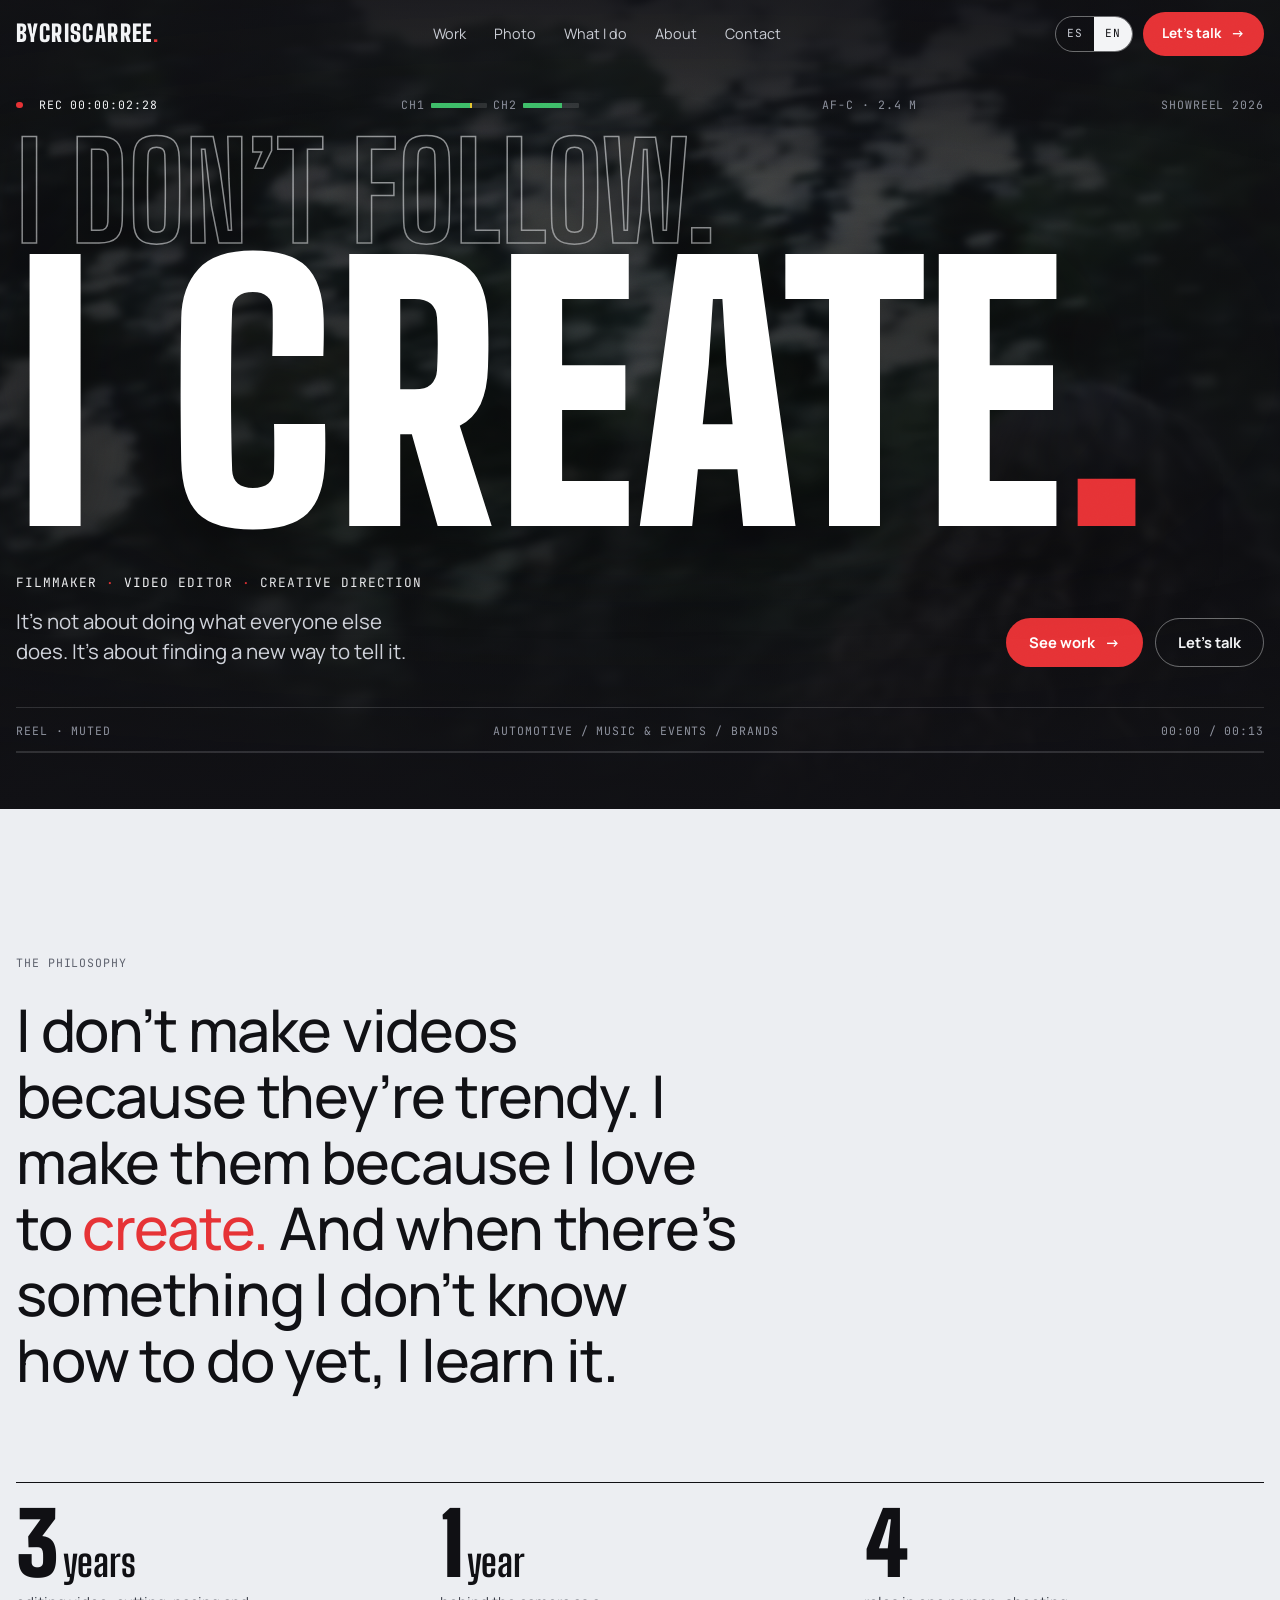
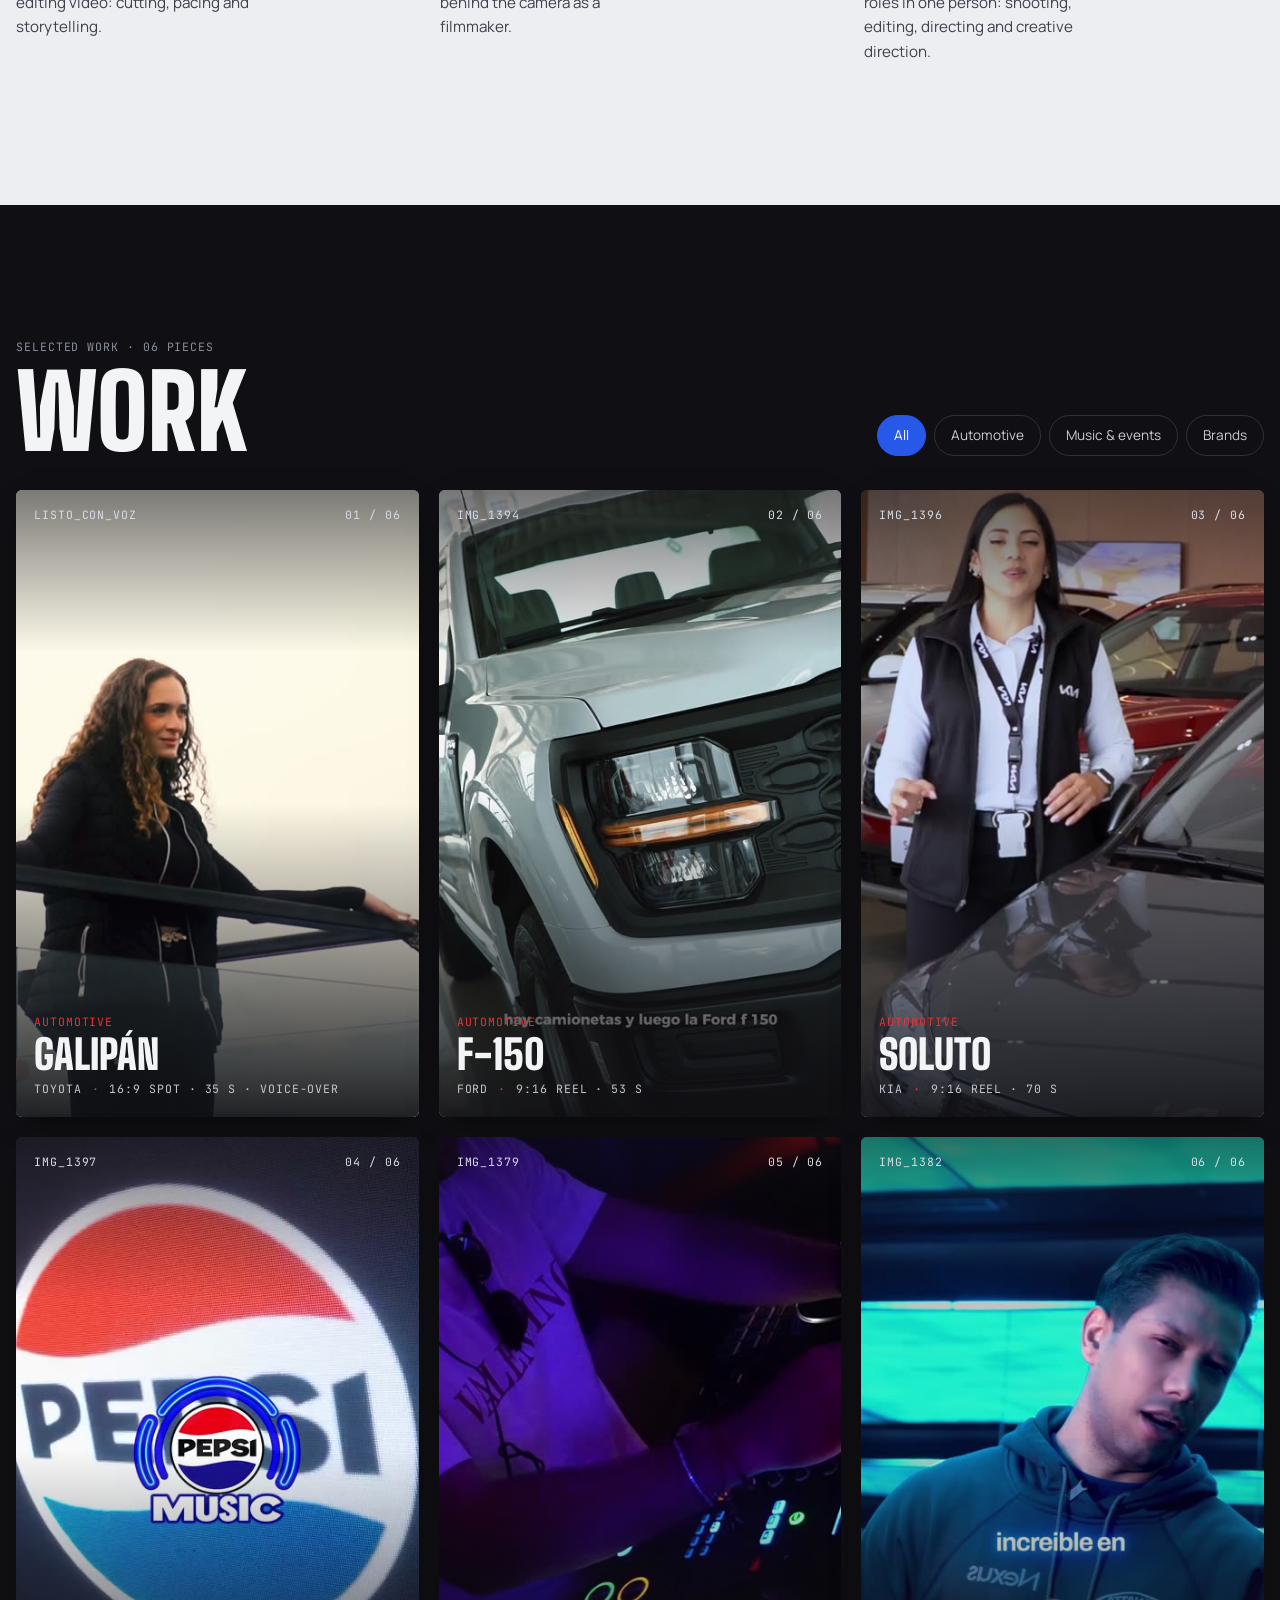
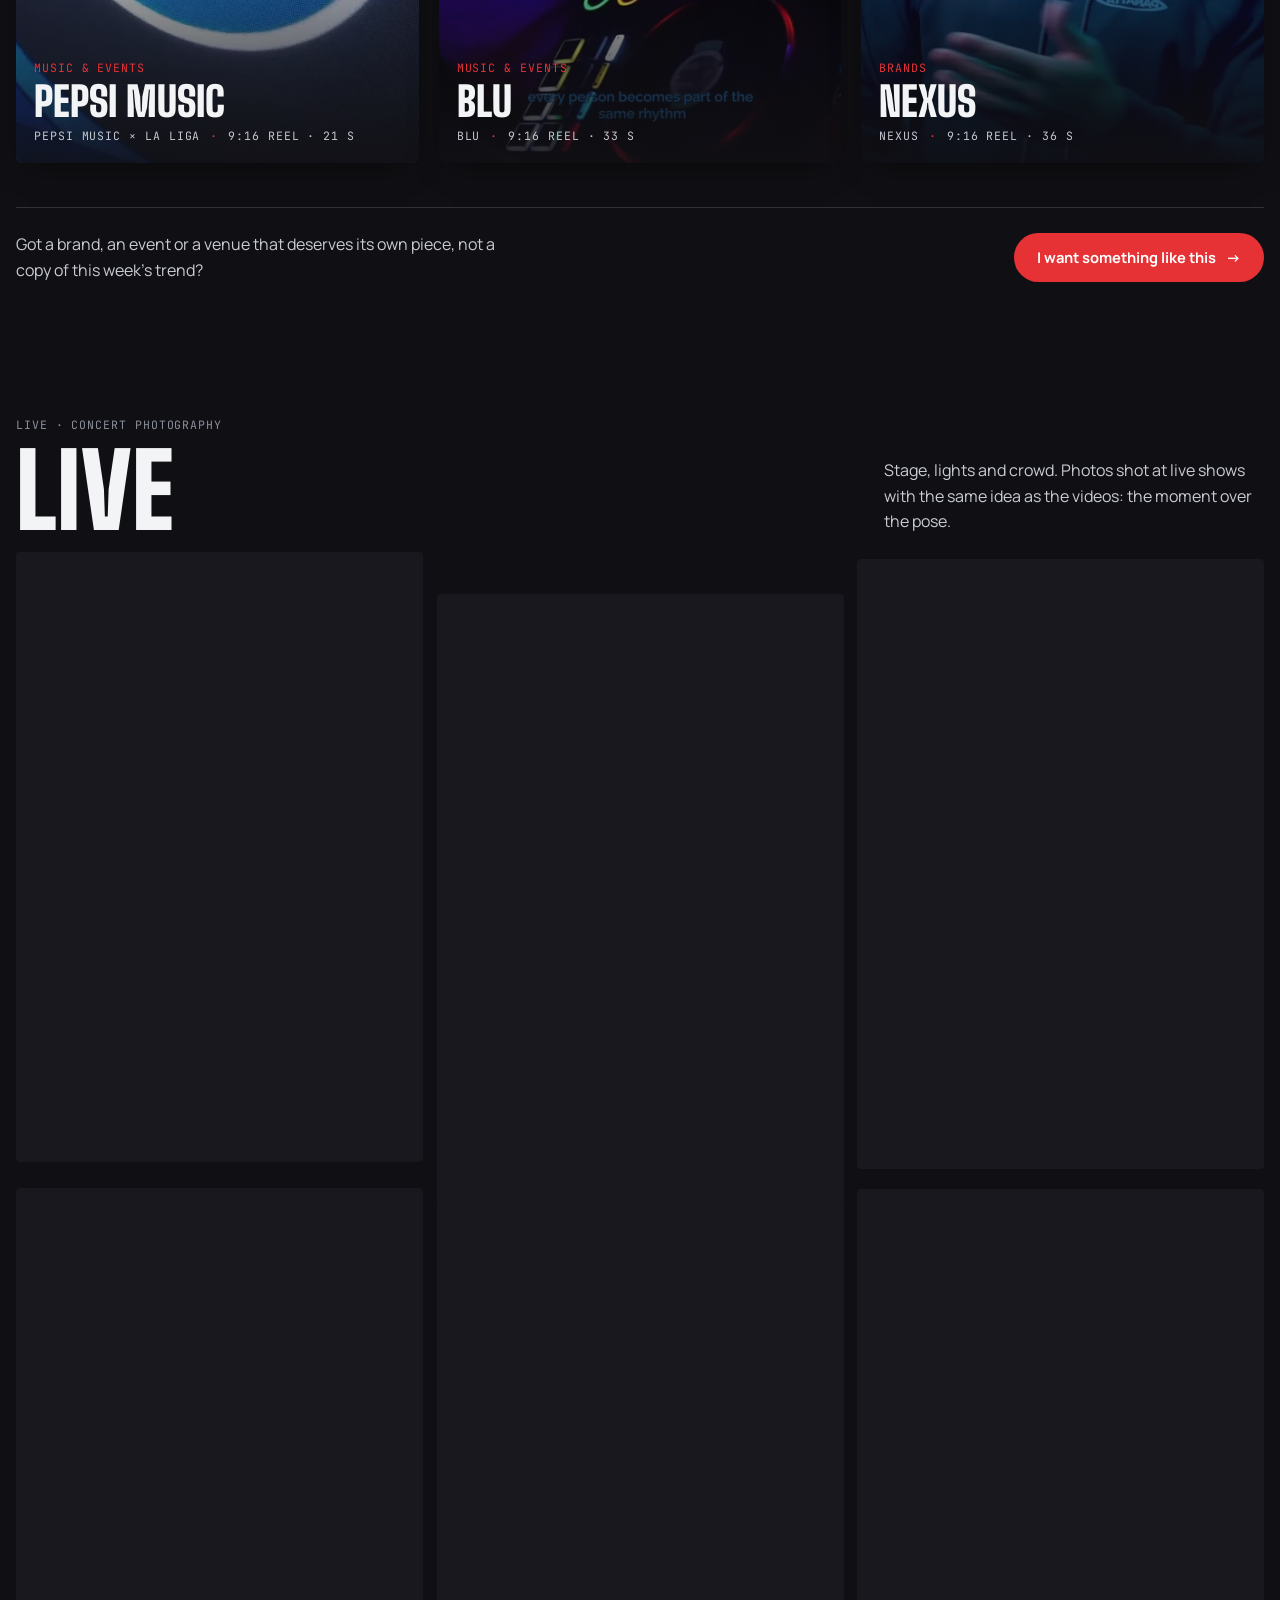
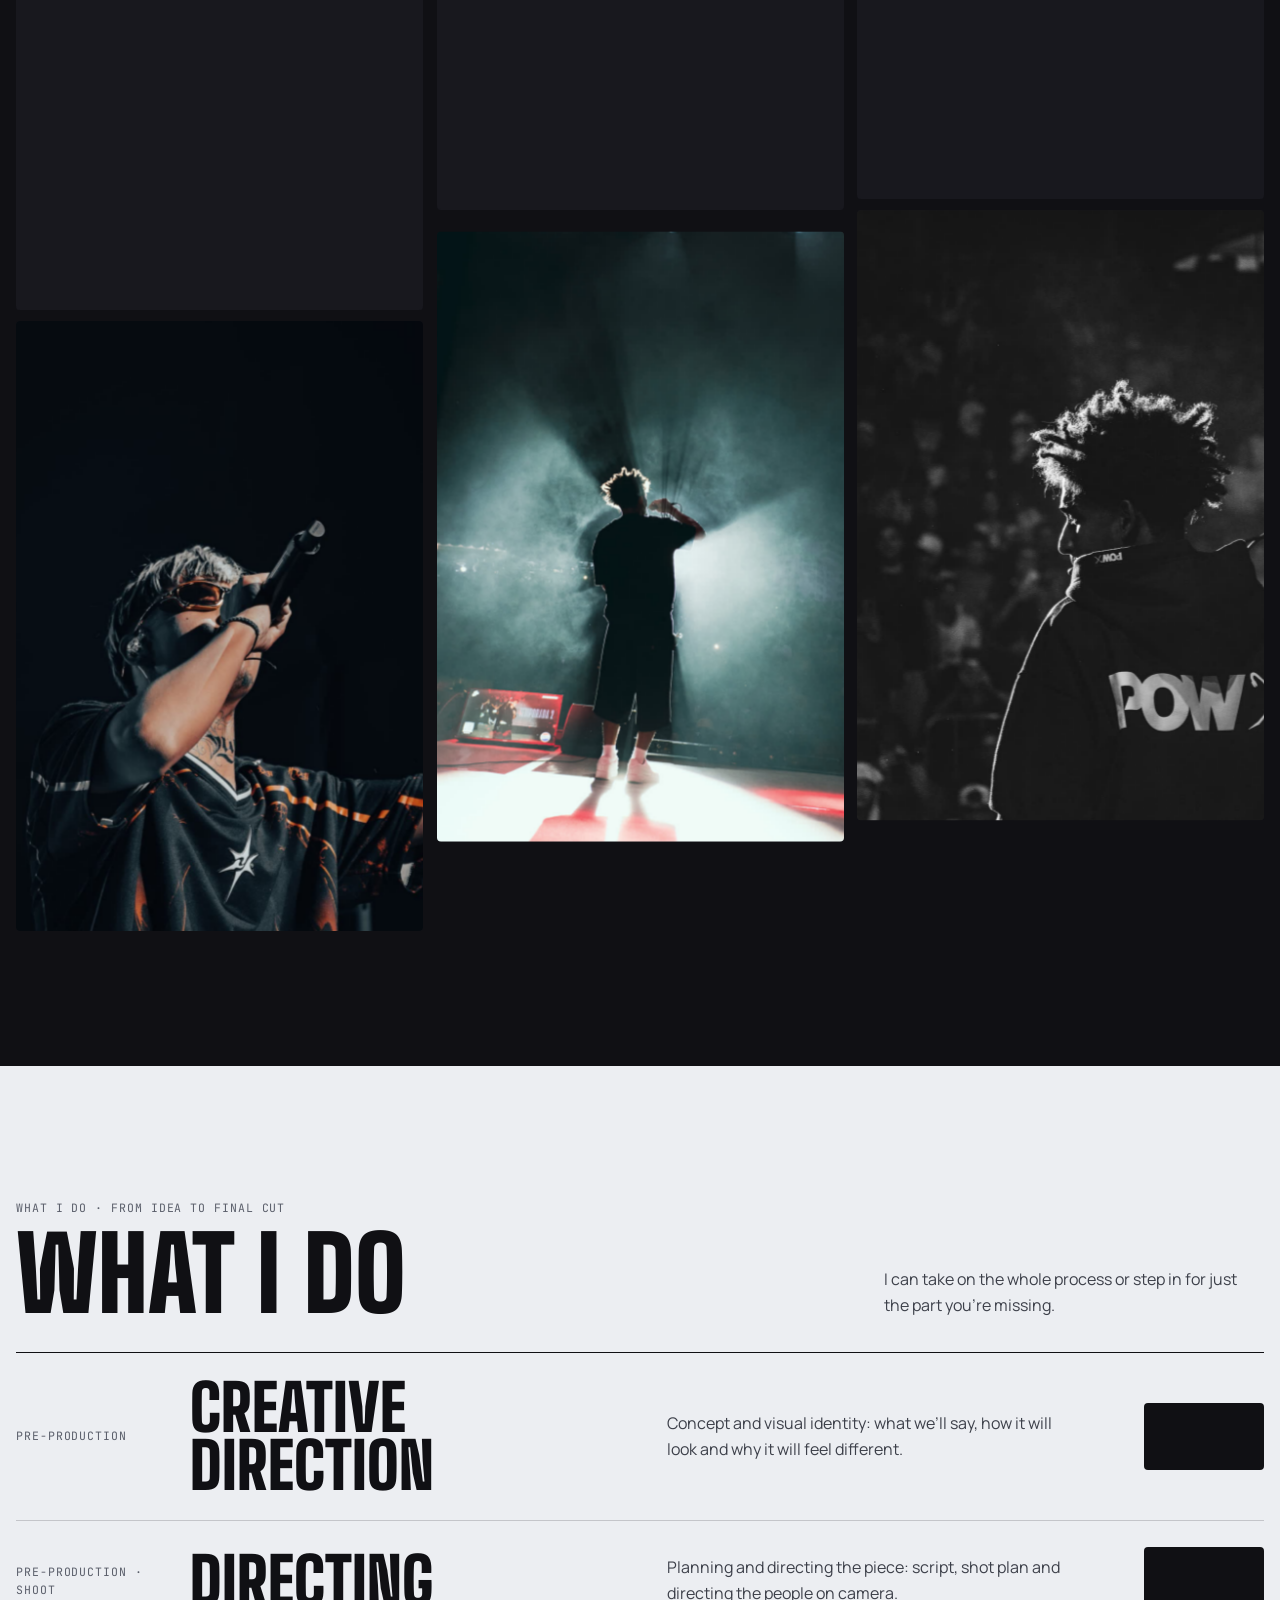
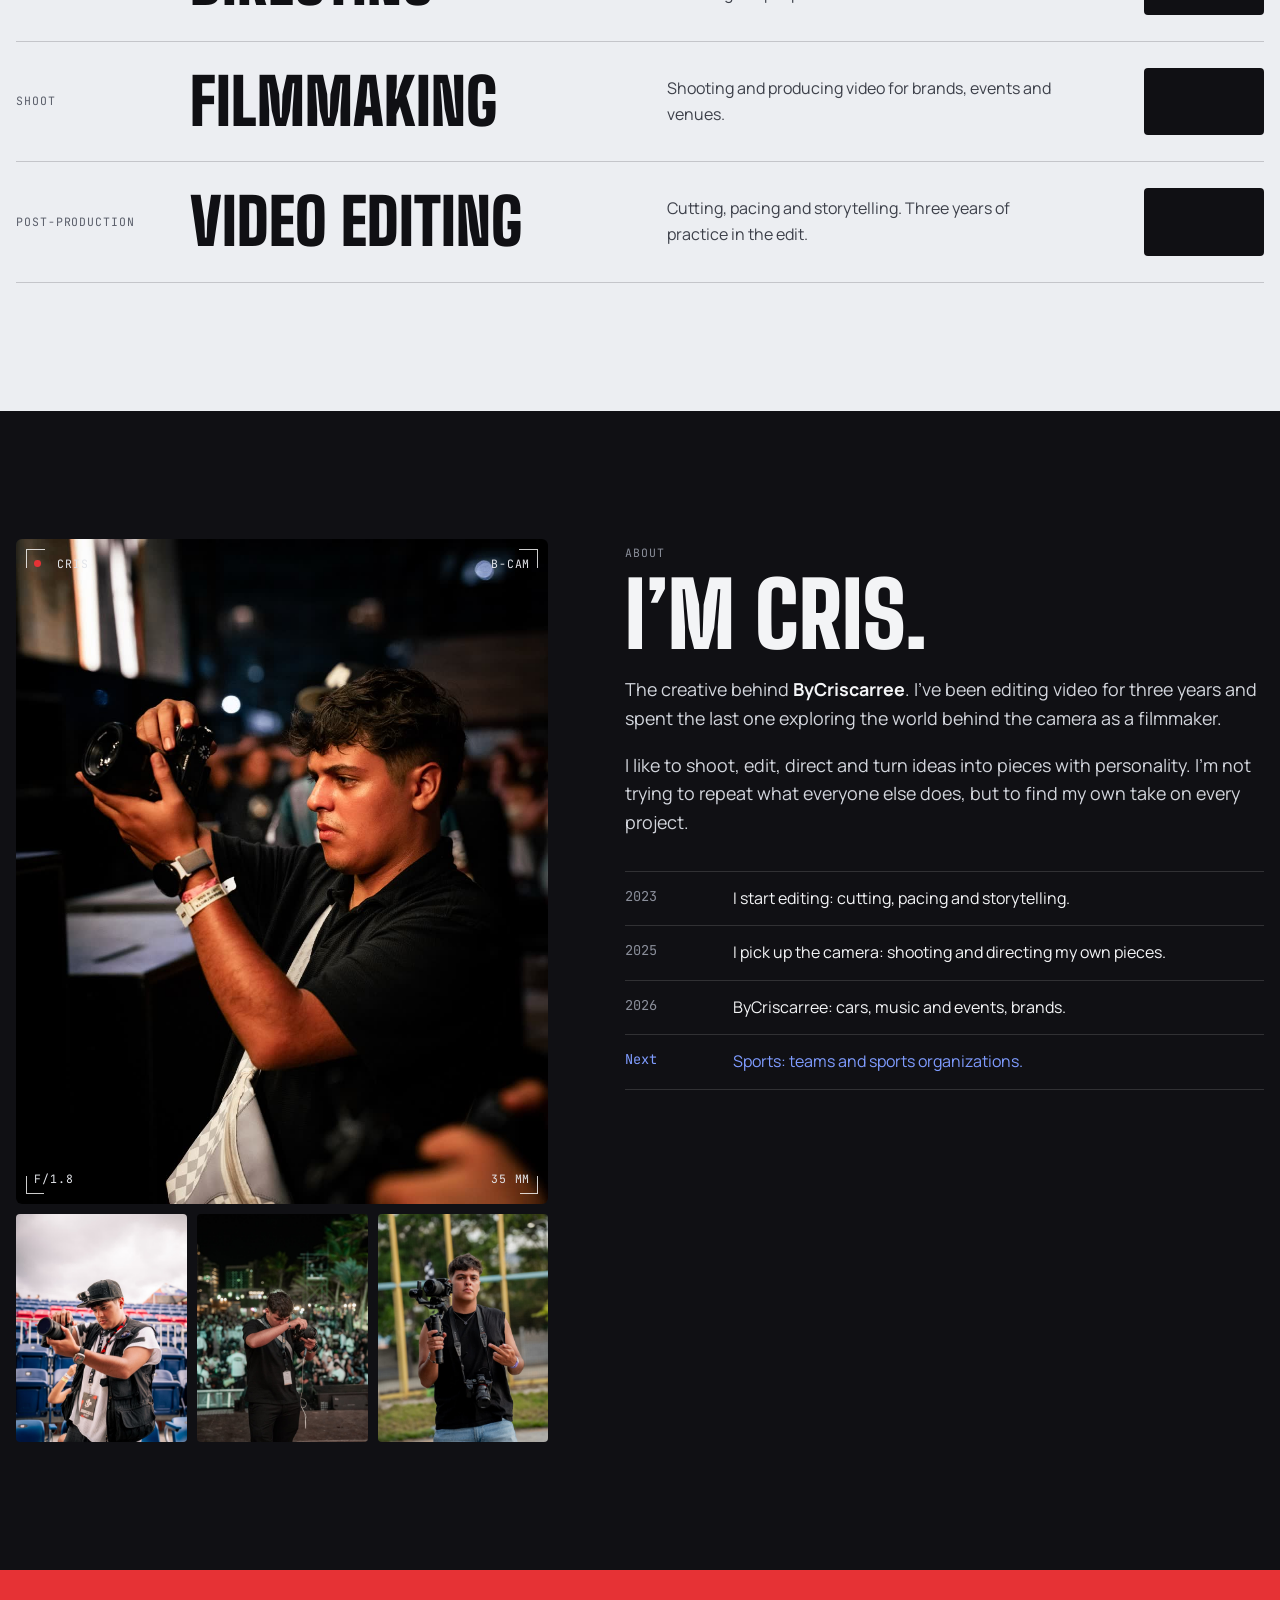
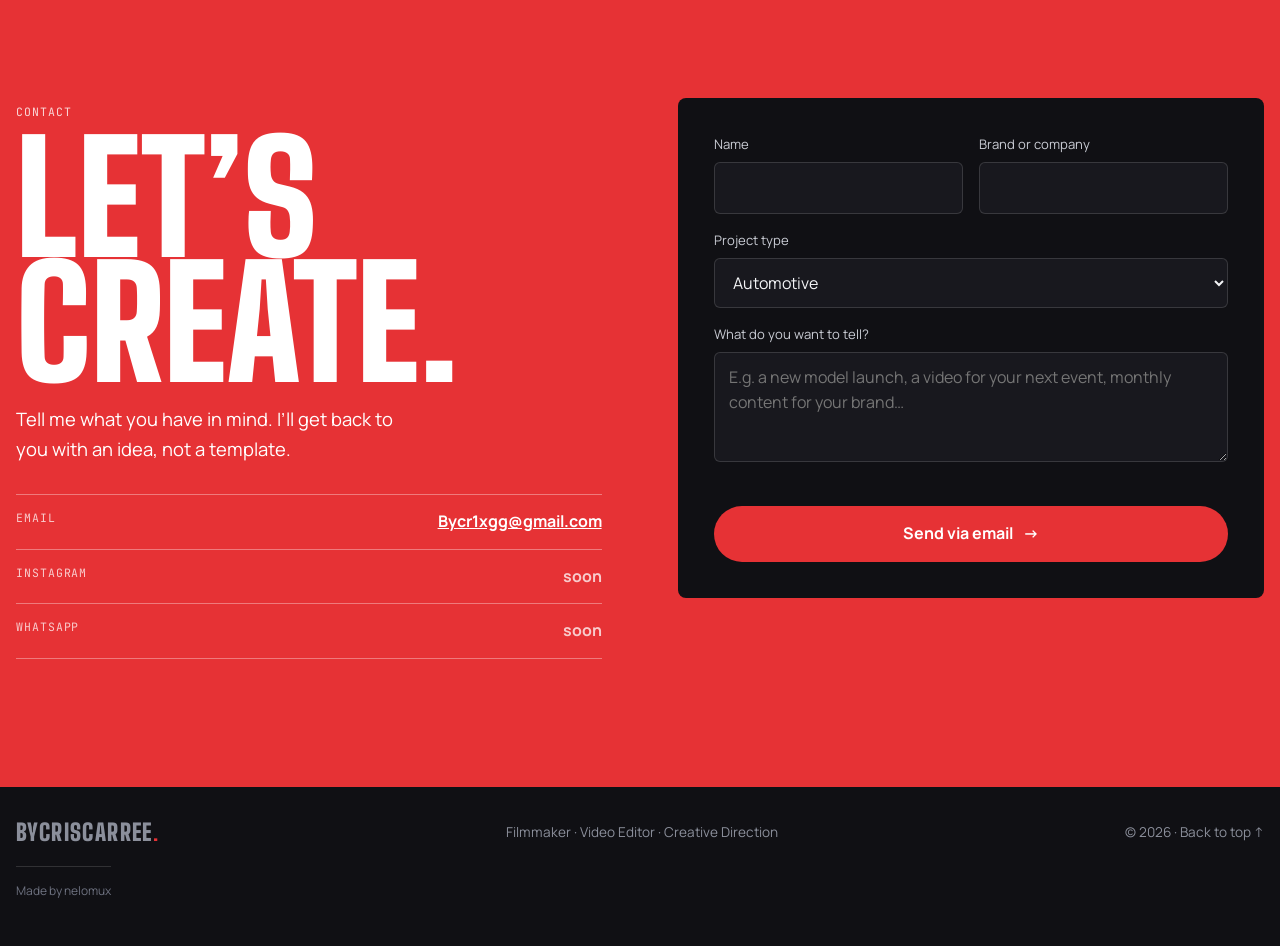
==== bycriscarree/index.html @ 25d2404e "ByCriscarree: web portafolio v2.1 en nelomux.com/bycriscarree (noindex hasta tener los permisos de l" ====
<!doctype html>
<html lang="es">
<head>
<meta charset="utf-8">
<meta name="robots" content="noindex">
<meta name="viewport" content="width=device-width, initial-scale=1, viewport-fit=cover">
<title>ByCriscarree — Filmmaker y editor de video</title>
<meta name="description" content="ByCriscarree: filmmaker, editor de video y dirección creativa. Piezas para marcas automotrices, música y eventos, y negocios.">
<link rel="alternate" hreflang="es" href="?lang=es">
<link rel="alternate" hreflang="en" href="?lang=en">
<meta property="og:title" content="ByCriscarree — I don't follow. I create.">
<meta property="og:description" content="Filmmaker · Video Editor · Creative Direction">
<meta property="og:image" content="media/reel.jpg">
<link rel="preconnect" href="https://fonts.googleapis.com">
<link rel="preconnect" href="https://fonts.gstatic.com" crossorigin>
<link rel="stylesheet" href="https://fonts.googleapis.com/css2?family=Big+Shoulders+Display:wght@500;700;900&family=Manrope:wght@400;500;700&family=JetBrains+Mono:wght@400;500&display=swap">
<style>
/* Concepto: el sitio es el visor de una cámara. Marcos de encuadre, REC y timecode como lenguaje;
   negro dominante, una franja clara para leer, rojo para acciones, azul para lo interactivo. */
:root{
  --ink:#101014;          /* base dominante */
  --ink-2:#18181e;        /* superficies sobre negro */
  --paper:#eceef2;        /* franja clara, gris frío */
  --fg:#f3f4f6;
  --muted:#8b8f9b;        /* gris con sesgo azul */
  --line:rgba(243,244,246,.14);
  --red:#e63235;          /* énfasis y acciones */
  --blue:#2858e8;         /* acento interactivo y transiciones */
  --display:"Big Shoulders Display","Oswald","Arial Narrow",Impact,sans-serif;
  --body:"Manrope",system-ui,-apple-system,"Segoe UI",sans-serif;
  --mono:"JetBrains Mono",ui-monospace,"SF Mono",Menlo,monospace;
  --gut:max(16px,env(safe-area-inset-left,0px));
  --gut-r:max(16px,env(safe-area-inset-right,0px));
  --wrap:1320px;
  --ease:cubic-bezier(.22,1,.36,1);
  color-scheme:dark;
}
*{box-sizing:border-box}
html{scroll-behavior:smooth;-webkit-text-size-adjust:100%}
body{margin:0;background:var(--ink);color:var(--fg);font-family:var(--body);font-size:16px;line-height:1.6;overflow-x:hidden;-webkit-font-smoothing:antialiased}
img,video{max-width:100%;display:block}
a{color:inherit}
button{font:inherit;color:inherit;cursor:pointer}
:focus-visible{outline:2px solid var(--blue);outline-offset:3px}
[hidden]{display:none!important}
.wrap{max-width:var(--wrap);margin-inline:auto;padding-left:var(--gut);padding-right:var(--gut-r)}
.mono{font-family:var(--mono);font-size:.72rem;letter-spacing:.08em;text-transform:uppercase}
.rec-dot{display:inline-block;width:.6em;height:.6em;border-radius:50%;background:var(--red);vertical-align:.05em}
.blink{animation:blink 1.1s steps(2,start) infinite}
@keyframes blink{to{visibility:hidden}}

/* Esquinas de encuadre reutilizables */
.frame{position:relative}
.frame::before,.frame::after,.frame>.c1,.frame>.c2{content:"";position:absolute;width:18px;height:18px;border:1.5px solid currentColor;pointer-events:none;z-index:3}
.frame::before{top:10px;left:10px;border-right:0;border-bottom:0}
.frame::after{top:10px;right:10px;border-left:0;border-bottom:0}
.frame>.c1{bottom:10px;left:10px;border-right:0;border-top:0}
.frame>.c2{bottom:10px;right:10px;border-left:0;border-top:0}

/* ---------- Carga: visor grabando ---------- */
#loader{position:fixed;inset:0;z-index:100;background:var(--ink);display:grid;place-items:center;transition:clip-path .9s var(--ease)}
#loader.out{clip-path:inset(0 0 100% 0)}
#loader .vf{position:absolute;inset:max(20px,env(safe-area-inset-top,0px)) 20px max(20px,env(safe-area-inset-bottom,0px));color:var(--muted)}
#loader .tc{font-family:var(--display);font-weight:700;font-size:clamp(3.2rem,13vw,8rem);line-height:1;letter-spacing:.01em;font-variant-numeric:tabular-nums}
#loader .row{display:flex;justify-content:space-between;gap:16px;color:var(--muted)}
#loader .center{display:grid;gap:14px;justify-items:center;text-align:center}
#loader .hud{position:absolute;left:34px;right:34px;display:flex;justify-content:space-between}
#loader .hud.top{top:34px}#loader .hud.bot{bottom:34px}

/* ---------- Navegación ---------- */
.nav{position:fixed;top:0;left:0;right:0;z-index:50;padding-top:env(safe-area-inset-top,0px);transition:background .3s,backdrop-filter .3s}
.nav.solid{background:rgba(16,16,20,.78);backdrop-filter:blur(12px);-webkit-backdrop-filter:blur(12px);border-bottom:1px solid var(--line)}
.nav .wrap{display:flex;align-items:center;justify-content:space-between;gap:16px;height:68px}
.brand{font-family:var(--display);font-weight:900;font-size:1.45rem;letter-spacing:.06em;text-decoration:none;line-height:1}
.brand b{color:var(--red)}
.nav ul{display:flex;gap:28px;list-style:none;margin:0;padding:0}
.nav ul a{text-decoration:none;font-size:.9rem;color:#c9ccd4;transition:color .2s}
.nav ul a:hover{color:var(--fg)}
.pill{display:inline-flex;align-items:center;gap:10px;border-radius:999px;padding:12px 22px;font-weight:700;font-size:.92rem;text-decoration:none;border:1.5px solid transparent;transition:transform .25s var(--ease),background .25s,border-color .25s,color .25s}
.pill:active{transform:scale(.97)}
.pill.red{background:var(--red);color:#fff}
.pill.red:hover{background:#ff3b3e}
.pill.ghost{border-color:rgba(243,244,246,.4)}
.pill.ghost:hover{border-color:var(--fg);background:rgba(243,244,246,.06)}
.pill .arr{transition:transform .25s var(--ease)}
.pill:hover .arr{transform:translateX(3px)}
.nav .pill{padding:10px 18px;font-size:.85rem}
.menu-btn{display:none;background:none;border:1.5px solid rgba(243,244,246,.4);border-radius:999px;padding:9px 16px}
#mobileMenu{position:fixed;inset:0;z-index:60;background:var(--ink);display:flex;flex-direction:column;justify-content:space-between;padding:calc(84px + env(safe-area-inset-top,0px)) var(--gut-r) calc(28px + env(safe-area-inset-bottom,0px)) var(--gut)}
#mobileMenu a.big{display:block;font-family:var(--display);font-weight:900;font-size:3.4rem;line-height:1.05;text-decoration:none;text-transform:uppercase}
#mobileMenu a.big:hover{color:var(--red)}
#mobileMenu .close{position:absolute;top:calc(14px + env(safe-area-inset-top,0px));right:var(--gut-r);background:none;border:1.5px solid rgba(243,244,246,.4);border-radius:999px;padding:9px 16px}

/* ---------- Hero ---------- */
.hero{position:relative;padding-top:calc(96px + env(safe-area-inset-top,0px));padding-bottom:56px;overflow:hidden}
.hero .hud{display:flex;justify-content:space-between;gap:12px;color:var(--muted);margin-bottom:22px}
.hero .hud .live{color:var(--fg)}
.headline{margin:0;font-family:var(--display);text-transform:uppercase;line-height:.84;letter-spacing:-.005em}
.headline .l1{display:block;font-weight:700;font-size:clamp(3rem,10.4vw,10.2rem);color:transparent;-webkit-text-stroke:1.5px rgba(243,244,246,.55)}
/* "I CREATE." recortado: el reel se ve solo a través de las letras */
.knock{position:relative;display:block;margin-top:.04em;isolation:isolate}
.knock video{position:absolute;width:1px;height:1px;opacity:0;pointer-events:none}
.knock canvas{display:block;width:100%;height:auto}
.knock .fallback{display:block;font-weight:900;font-size:clamp(5.4rem,21.5vw,21rem);line-height:.86;white-space:nowrap}
.knock .fallback b{color:var(--red)}
.hero-foot{display:grid;grid-template-columns:1.1fr 1fr;gap:32px;align-items:end;margin-top:34px}
.roles{color:var(--fg);font-size:.8rem}
.roles span{color:var(--red)}
.hero p.lede{margin:12px 0 0;font-size:clamp(1.05rem,1.6vw,1.3rem);line-height:1.5;color:#cfd2da;max-width:34ch;text-wrap:balance}
.ctas{display:flex;gap:12px;flex-wrap:wrap;justify-content:flex-end}
.reel-meta{display:flex;justify-content:space-between;gap:12px;margin-top:40px;padding-top:14px;border-top:1px solid var(--line);color:var(--muted)}
.scrub{position:relative;height:2px;background:var(--line);margin-top:10px;overflow:hidden}
.scrub i{position:absolute;inset:0 auto 0 0;width:0;background:var(--red)}

/* ---------- Manifiesto (franja clara) ---------- */
.manifesto{background:var(--paper);color:var(--ink);padding-block:clamp(72px,11vw,150px)}
.manifesto .mono{color:#5b5f6b}
.manifesto blockquote{margin:22px 0 0;font-family:var(--body);font-weight:500;font-size:clamp(1.8rem,4.6vw,4.1rem);line-height:1.12;letter-spacing:-.02em;max-width:20ch;text-wrap:balance}
.manifesto blockquote .w{opacity:.28;transition:opacity .5s}
.manifesto blockquote .w.on{opacity:1}
.manifesto blockquote em{font-style:normal;color:var(--red)}
.facts{display:grid;grid-template-columns:repeat(3,minmax(0,1fr));gap:24px;margin-top:clamp(48px,7vw,90px);border-top:1.5px solid var(--ink);padding-top:22px}
.facts .n{font-family:var(--display);font-weight:900;font-size:clamp(3rem,7vw,5.4rem);line-height:.9}
.facts .n small{font-size:.45em;font-weight:700;margin-left:.08em}
.facts p{margin:8px 0 0;font-size:.95rem;color:#3d404a;max-width:26ch}

/* ---------- Trabajo ---------- */
section.work{padding-block:clamp(80px,10vw,140px)}
.sec-head{display:flex;justify-content:space-between;align-items:end;gap:24px;flex-wrap:wrap;margin-bottom:34px}
.sec-head h2{margin:10px 0 0;font-family:var(--display);font-weight:900;text-transform:uppercase;font-size:clamp(3rem,8vw,7rem);line-height:.86}
.sec-head .mono{color:var(--muted)}
.filters{display:flex;gap:8px;flex-wrap:wrap}
.filters button{background:none;border:1.5px solid var(--line);border-radius:999px;padding:9px 16px;font-size:.85rem;color:#c9ccd4;transition:all .2s}
.filters button:hover{border-color:rgba(243,244,246,.45);color:var(--fg)}
.filters button[aria-pressed="true"]{background:var(--blue);border-color:var(--blue);color:#fff}
.grid{display:grid;grid-template-columns:repeat(3,minmax(0,1fr));gap:20px}
.card{position:relative;display:block;width:100%;text-align:left;background:var(--ink-2);border:0;padding:0;border-radius:6px;overflow:hidden;color:var(--fg);aspect-ratio:9/14;max-width:100%;transition:transform .5s var(--ease)}
.card[hidden]{display:none}
.card video,.card img{position:absolute;inset:0;width:100%;height:100%;object-fit:cover;transition:transform 1.2s var(--ease),filter .6s}
.card img{z-index:1;transition:opacity .4s}
.card.playing img{opacity:0}
.card video{filter:saturate(.85)}
.card:hover video{transform:scale(1.04);filter:saturate(1)}
.card::after{content:"";position:absolute;inset:0;background:linear-gradient(180deg,rgba(16,16,20,.55) 0%,transparent 26%,transparent 50%,rgba(16,16,20,.92) 100%);z-index:2}
.card .frame-c{position:absolute;inset:0;color:rgba(255,255,255,.75);z-index:3;opacity:0;transition:opacity .3s,inset .4s var(--ease)}
.card:hover .frame-c,.card.playing .frame-c{opacity:1}
.card .top,.card .bot{position:absolute;left:18px;right:18px;z-index:4;display:flex;justify-content:space-between;gap:10px}
.card .top{top:16px;color:#d9dbe2}
.card .bot{bottom:18px;flex-direction:column;gap:6px}
.card h3{margin:0;font-family:var(--display);font-weight:900;text-transform:uppercase;font-size:clamp(2rem,3.2vw,2.8rem);line-height:.9}
.card .meta{color:#c4c7cf;display:flex;gap:10px;flex-wrap:wrap}
.card .meta span+span::before{content:"·";margin-right:10px;color:var(--red)}
.tag{font-family:var(--mono);font-size:.62rem;letter-spacing:.1em;text-transform:uppercase;padding:3px 7px;border:1px solid rgba(255,255,255,.35);border-radius:3px}
.work-cta{display:flex;justify-content:space-between;align-items:center;gap:20px;flex-wrap:wrap;margin-top:44px;padding-top:24px;border-top:1px solid var(--line)}
.work-cta p{margin:0;color:#c9ccd4;max-width:48ch}

/* ---------- Servicios ---------- */
.services{background:var(--paper);color:var(--ink);padding-block:clamp(80px,10vw,140px)}
.services .sec-head .mono{color:#5b5f6b}
.services .sec-head p{margin:0;max-width:38ch;color:#3d404a}
.svc{list-style:none;margin:0;padding:0;border-top:1.5px solid var(--ink)}
.svc li{position:relative;display:grid;grid-template-columns:150px minmax(0,1fr) minmax(0,1fr) 120px;gap:24px;align-items:center;padding-block:26px;border-bottom:1px solid rgba(16,16,20,.18)}
.svc .stage{color:#5b5f6b}
.svc h3{margin:0;font-family:var(--display);font-weight:900;text-transform:uppercase;font-size:clamp(2.2rem,5vw,4.4rem);line-height:.9;transition:color .25s,transform .4s var(--ease)}
.svc p{margin:0;color:#3d404a;max-width:40ch}
.svc .thumb{width:120px;aspect-ratio:16/9;border-radius:4px;overflow:hidden;background:var(--ink);justify-self:end}
.svc .thumb video{width:100%;height:100%;object-fit:cover}
.svc li:hover h3{color:var(--blue);transform:translateX(6px)}

/* ---------- About ---------- */
section.about{padding-block:clamp(80px,10vw,140px)}
.about .cols{display:grid;grid-template-columns:minmax(0,5fr) minmax(0,6fr);gap:clamp(32px,6vw,90px);align-items:start}
.portrait{position:relative;border-radius:6px;overflow:hidden;aspect-ratio:4/5;max-width:100%;background:var(--ink-2);color:rgba(255,255,255,.8)}
.portrait video,.portrait img{position:absolute;inset:0;width:100%;height:100%;object-fit:cover}
.portrait .hud{position:absolute;left:18px;right:18px;z-index:4;display:flex;justify-content:space-between;color:#e3e5ea}
.portrait .hud.t{top:16px}.portrait .hud.b{bottom:16px}
.portrait .note{position:absolute;z-index:4;left:18px;right:18px;bottom:46px;font-size:.8rem;color:#cfd2da}
.about h2{margin:12px 0 22px;font-family:var(--display);font-weight:900;text-transform:uppercase;font-size:clamp(3rem,7vw,6rem);line-height:.86}
.about .bio{font-size:clamp(1.05rem,1.4vw,1.2rem);color:#d3d6dd;max-width:58ch}
.about .bio p{margin:0 0 1em}
.about .bio strong{color:var(--fg);font-weight:700}
.timeline{list-style:none;margin:34px 0 0;padding:0;display:grid;gap:0;border-top:1px solid var(--line)}
.timeline li{display:grid;grid-template-columns:90px minmax(0,1fr);gap:18px;padding-block:14px;border-bottom:1px solid var(--line)}
.timeline .y{font-family:var(--mono);color:var(--muted);font-size:.85rem;font-variant-numeric:tabular-nums}
.timeline li.next .y,.timeline li.next span{color:#7f9cff}

/* ---------- Contacto ---------- */
.contact{background:var(--red);color:#fff;padding-block:clamp(80px,10vw,140px)}
.contact .cols{display:grid;grid-template-columns:minmax(0,1fr) minmax(0,1fr);gap:clamp(32px,6vw,90px)}
.contact h2{margin:12px 0 18px;font-family:var(--display);font-weight:900;text-transform:uppercase;font-size:clamp(4rem,12vw,10.5rem);line-height:.82}
.contact .lead{font-size:1.15rem;max-width:36ch;margin:0 0 30px}
.channels{display:grid;gap:0;border-top:1px solid rgba(255,255,255,.35)}
.channels div{display:flex;justify-content:space-between;gap:16px;padding-block:14px;border-bottom:1px solid rgba(255,255,255,.35);flex-wrap:wrap}
.channels .mono{color:rgba(255,255,255,.75)}
.channels .v{font-weight:700;user-select:all;overflow-wrap:anywhere}
.channels .tbd{font-family:var(--mono);font-size:.62rem;letter-spacing:.08em;text-transform:uppercase;margin-left:8px;padding:2px 6px;border:1px solid rgba(255,255,255,.5);border-radius:3px;vertical-align:.15em}
form.brief{background:var(--ink);color:var(--fg);border-radius:8px;padding:clamp(22px,3vw,36px);display:grid;gap:16px;align-self:start}
form.brief .row{display:grid;grid-template-columns:1fr 1fr;gap:16px}
form.brief label{display:grid;gap:7px;font-size:.82rem;color:#c9ccd4;min-width:0}
form.brief input,form.brief select,form.brief textarea{width:100%;background:var(--ink-2);border:1.5px solid var(--line);border-radius:6px;color:var(--fg);font:inherit;font-size:1rem;padding:12px 14px;transition:border-color .2s}
form.brief textarea{min-height:110px;resize:vertical}
form.brief input:focus,form.brief select:focus,form.brief textarea:focus{outline:none;border-color:var(--blue)}
form.brief .err{color:#ff8a8c;font-size:.8rem;min-height:1em}
form.brief .hp{position:absolute;left:-9999px;width:1px;height:1px;overflow:hidden}
form.brief .legal{font-size:.75rem;color:var(--muted);margin:0}
form.brief .pill{justify-content:center;border:0;width:100%;padding:15px 22px;font-size:1rem}
.sent{display:grid;gap:12px;align-content:center;min-height:300px}
.sent h3{margin:0;font-family:var(--display);font-weight:900;font-size:3rem;text-transform:uppercase;line-height:.9}
.sent p{margin:0;color:#c9ccd4}

footer{padding-block:34px calc(34px + env(safe-area-inset-bottom,0px));color:var(--muted);font-size:.85rem}
footer .wrap{display:flex;justify-content:space-between;gap:16px 30px;flex-wrap:wrap;align-items:center}
footer a{text-decoration:none}footer a:hover{color:var(--fg)}
.credit{border-top:1px solid var(--line);margin-top:22px;padding-top:14px;font-size:.75rem;color:#6e7280}
.credit a:hover{color:#c9ccd4}

/* ---------- Idioma ---------- */
.lang{display:inline-flex;border:1.5px solid rgba(243,244,246,.4);border-radius:999px;overflow:hidden}
.lang button{background:none;border:0;padding:8px 11px;font-family:var(--mono);font-size:.7rem;letter-spacing:.08em;color:#c9ccd4}
.lang button[aria-pressed="true"]{background:var(--fg);color:var(--ink)}
.nav-r{display:flex;align-items:center;gap:10px}
#mobileMenu .lang{align-self:flex-start;margin-bottom:18px}

/* ---------- Fotografía en vivo ---------- */
section.photo{padding-block:0 clamp(80px,10vw,140px)}
.shots{columns:3 280px;column-gap:14px}
.shot{display:block;width:100%;margin:0 0 14px;padding:0;border:0;background:var(--ink-2);border-radius:4px;overflow:hidden;break-inside:avoid;position:relative;color:#fff}
.shot img{width:100%;height:auto;transition:transform 1s var(--ease),filter .5s;filter:saturate(.9)}
.shot:hover img{transform:scale(1.11);filter:saturate(1.05)}
.shot .mono{position:absolute;left:12px;bottom:10px;z-index:2;opacity:0;transition:opacity .3s;color:#e3e5ea}
.shot:hover .mono,.shot:focus-visible .mono{opacity:1}
dialog.lb{width:100%;height:100%;max-width:100%;max-height:100%;margin:0;padding:0;border:0;background:rgba(5,5,8,.95);color:var(--fg)}
dialog.lb img{position:absolute;inset:calc(64px + env(safe-area-inset-top,0px)) 16px calc(24px + env(safe-area-inset-bottom,0px));width:calc(100% - 32px);height:calc(100% - 88px - env(safe-area-inset-top,0px) - env(safe-area-inset-bottom,0px));object-fit:contain}
dialog.lb .bar{position:absolute;top:0;left:0;right:0;display:flex;justify-content:space-between;align-items:center;gap:10px;padding:calc(14px + env(safe-area-inset-top,0px)) var(--gut-r) 0 var(--gut)}
dialog.lb button{background:none;border:1.5px solid rgba(243,244,246,.4);border-radius:999px;padding:8px 16px}

/* ---------- Detrás de cámara (About) ---------- */
.bts{display:grid;grid-template-columns:repeat(3,minmax(0,1fr));gap:10px;margin-top:10px}
.bts img{width:100%;aspect-ratio:3/4;object-fit:cover;border-radius:4px}

/* ---------- Ficha de proyecto ---------- */
dialog.project{width:min(1100px,100%);max-width:100%;max-height:100%;height:100%;margin:0 auto;padding:0;border:0;background:var(--ink);color:var(--fg);overflow:auto}
dialog.project::backdrop{background:rgba(5,5,8,.85)}
@media (min-width:900px){dialog.project{height:auto;max-height:calc(100% - 48px);margin-block:24px;border-radius:10px}}
dialog.project .bar{position:sticky;top:0;z-index:5;display:flex;justify-content:space-between;align-items:center;gap:12px;padding:calc(14px + env(safe-area-inset-top,0px)) var(--gut-r) 14px var(--gut);background:rgba(16,16,20,.9);backdrop-filter:blur(8px)}
dialog.project .x{background:none;border:1.5px solid rgba(243,244,246,.4);border-radius:999px;padding:8px 16px}
dialog.project .player{position:relative;aspect-ratio:16/9;background:#000;color:rgba(255,255,255,.7)}
dialog.project .player video{width:100%;height:100%;object-fit:cover}
/* Piezas verticales: se ven completas, sin recorte */
dialog.project .player.v{aspect-ratio:auto;height:min(78vh,860px);height:min(78dvh,860px)}
dialog.project .player.v video{object-fit:contain}
dialog.project .pending{font-size:.8rem;color:#c9ccd4;border:1px dashed rgba(243,244,246,.3);border-radius:6px;padding:10px 12px;margin:0 0 22px}
dialog.project .body{padding:28px var(--gut-r) calc(36px + env(safe-area-inset-bottom,0px)) var(--gut);display:grid;grid-template-columns:minmax(0,1fr) minmax(0,1.4fr);gap:30px 50px}
dialog.project h2{margin:0;font-family:var(--display);font-weight:900;text-transform:uppercase;font-size:clamp(3rem,7vw,5.6rem);line-height:.86}
dialog.project dl{display:grid;grid-template-columns:auto 1fr;gap:10px 18px;margin:22px 0 0;font-size:.92rem}
dialog.project dt{font-family:var(--mono);font-size:.7rem;letter-spacing:.08em;text-transform:uppercase;color:var(--muted);padding-top:3px}
dialog.project dd{margin:0}
dialog.project .story h4{margin:0 0 6px;font-family:var(--mono);font-size:.72rem;letter-spacing:.08em;text-transform:uppercase;color:var(--red);font-weight:500}
dialog.project .story p{margin:0 0 22px;color:#d3d6dd;max-width:60ch}
dialog.project .sample{font-size:.8rem;color:#c9ccd4;border:1px dashed rgba(243,244,246,.3);border-radius:6px;padding:10px 12px;margin:0 0 22px}

/* ---------- Revelado al hacer scroll (parte de un estado visible) ---------- */
.rv{transition:transform .9s var(--ease),opacity .9s var(--ease)}
.js .rv.pre{transform:translateY(28px);opacity:.001}

/* ---------- Profundidad y textura de cámara ---------- */
/* Grano de película sobre todo el sitio (ruido SVG, se mueve a 12 fps) */
body::after{content:"";position:fixed;inset:-50%;z-index:90;pointer-events:none;opacity:.075;mix-blend-mode:overlay;
  background-image:url("data:image/svg+xml,%3Csvg xmlns='http://www.w3.org/2000/svg' width='220' height='220'%3E%3Cfilter id='n'%3E%3CfeTurbulence type='fractalNoise' baseFrequency='.9' numOctaves='2' stitchTiles='stitch'/%3E%3C/filter%3E%3Crect width='100%25' height='100%25' filter='url(%23n)'/%3E%3C/svg%3E");
  animation:grain .9s steps(10) infinite}
@keyframes grain{0%{transform:translate(0,0)}10%{transform:translate(-3%,-5%)}20%{transform:translate(-8%,2%)}30%{transform:translate(4%,-8%)}40%{transform:translate(-2%,9%)}50%{transform:translate(-9%,4%)}60%{transform:translate(7%,0)}70%{transform:translate(0,7%)}80%{transform:translate(2%,-3%)}90%{transform:translate(-6%,6%)}100%{transform:translate(0,0)}}
/* Hero en capas: reel de fondo, viñeta y titular adelante */
.hero{isolation:isolate}
.hero-bg{position:absolute;inset:0;z-index:-1;overflow:hidden;will-change:transform}
.hero-bg video{position:absolute;inset:-6%;width:112%;height:112%;max-width:none;object-fit:cover;opacity:.34;filter:blur(3px) saturate(.8) contrast(1.1);transform:scale(var(--bgs,1.08));transform-origin:50% 40%}
.hero-bg::after{content:"";position:absolute;inset:0;background:radial-gradient(120% 90% at 50% 45%,rgba(16,16,20,.15) 0%,rgba(16,16,20,.72) 62%,var(--ink) 100%),linear-gradient(180deg,rgba(16,16,20,.6) 0%,transparent 22%,transparent 70%,var(--ink) 100%)}
.hero-fg{will-change:transform}
.headline .l1{text-shadow:0 0 40px rgba(0,0,0,.4)}
.knock canvas{filter:drop-shadow(0 18px 40px rgba(0,0,0,.55))}
/* Medidores de audio del visor */
.meters{display:inline-flex;align-items:center;gap:6px}
.lv{display:inline-block;width:56px;height:5px;background:rgba(243,244,246,.12);border-radius:1px;overflow:hidden}
.lv b{display:block;height:100%;width:30%;background:linear-gradient(90deg,#3fbf6a 0 70%,#e6c832 70% 88%,var(--red) 88%);background-size:56px 100%;transition:width .08s linear}
/* Tarjetas con inclinación 3D y brillo que sigue al cursor */
.grid{perspective:1200px}
.card{transform-style:preserve-3d;transform:rotateX(var(--rx,0deg)) rotateY(var(--ry,0deg)) translateZ(0);transition:transform .6s var(--ease),box-shadow .6s var(--ease);box-shadow:0 10px 30px -12px rgba(0,0,0,.6)}
.card.tilt{transition:transform .12s linear,box-shadow .6s var(--ease);box-shadow:0 40px 70px -25px rgba(0,0,0,.85)}
.card video,.card img{transform:translate(var(--px,0),var(--py,0)) scale(1.08)}
.card:hover video{transform:translate(var(--px,0),var(--py,0)) scale(1.1)}
.card .glare{position:absolute;inset:0;z-index:3;pointer-events:none;opacity:0;transition:opacity .4s;background:radial-gradient(600px circle at var(--gx,50%) var(--gy,50%),rgba(255,255,255,.14),transparent 45%)}
.card.tilt .glare{opacity:1}
.card .bot,.card .top{transform:translateZ(40px)}
/* Fotos: cada una se mueve a su velocidad */
.shot{will-change:transform}
.shot img{transform:scale(1.06)}
/* Viñeta en la ficha del proyecto */
dialog.project .player::after{content:"";position:absolute;inset:0;pointer-events:none;box-shadow:inset 0 0 120px rgba(0,0,0,.55)}

/* ---------- Responsive ---------- */
@media (max-width:1000px){
  .grid{grid-template-columns:repeat(2,minmax(0,1fr))}
  .svc li{grid-template-columns:110px minmax(0,1fr) 110px}
  .svc li p{grid-column:2/3}
  .svc .thumb{grid-row:1/3;grid-column:3;width:110px}
}
@media (max-width:820px){
  .nav ul,.nav .pill,.nav .lang{display:none}
  .menu-btn{display:inline-block}
  .hero-foot{grid-template-columns:1fr}
  .ctas{justify-content:flex-start}
  .about .cols,.contact .cols{grid-template-columns:1fr}
  .portrait{max-width:440px}
  dialog.project .body{grid-template-columns:1fr}
}
@media (max-width:640px){
  /* En móvil la galería es un carrusel táctil: el clip centrado se reproduce solo */
  .grid{display:flex;overflow-x:auto;scroll-snap-type:x mandatory;gap:12px;margin-right:calc(-1 * var(--gut-r));padding-right:var(--gut-r);scrollbar-width:none;padding-bottom:4px}
  .grid::-webkit-scrollbar{display:none}
  .card{flex:0 0 78%;scroll-snap-align:start}
  .facts{grid-template-columns:1fr;gap:18px}
  .facts>div{display:grid;grid-template-columns:110px 1fr;align-items:center;gap:14px}
  .facts p{margin:0}
  .svc li{grid-template-columns:minmax(0,1fr) 96px;gap:10px 16px;padding-block:22px}
  .svc .stage{grid-column:1/-1}
  .svc li h3{grid-column:1}
  .svc li p{grid-column:1/-1}
  .svc .thumb{grid-column:2;grid-row:2;width:96px}
  form.brief .row{grid-template-columns:1fr}
  .reel-meta .hide-s{display:none}
  .shots{columns:2;column-gap:8px}.shot{margin-bottom:8px}
  .hero .hud .hide-s{display:none}
}
@media (prefers-reduced-motion:reduce){
  html{scroll-behavior:auto}
  *,*::before,*::after{transition-duration:.01ms!important;animation:none!important}
  .js .rv.pre{transform:none;opacity:1}
}
</style>
</head>
<body>

<div id="loader" aria-hidden="true">
  <div class="vf frame"><span class="c1"></span><span class="c2"></span></div>
  <div class="hud top mono"><span><span class="rec-dot blink"></span>&nbsp; REC</span><span>A001 · TAKE 01</span></div>
  <div class="center">
    <span class="mono" style="color:var(--muted)">ByCriscarree</span>
    <div class="tc" id="ltc">00:00:00:00</div>
    <span class="mono" style="color:var(--muted)" id="lmsg" data-i18n="l.load">Cargando reel</span>
  </div>
  <div class="hud bot mono"><span>30 FPS · 4K</span><span>ISO 800 · 180°</span></div>
</div>

<header class="nav" id="nav">
  <div class="wrap">
    <a class="brand" href="#top" aria-label="ByCriscarree">BYCRISCARREE<b>.</b></a>
    <nav aria-label="Principal">
      <ul>
        <li><a href="#work" data-i18n="n.work">Proyectos</a></li>
        <li><a href="#photo" data-i18n="n.photo">Foto</a></li>
        <li><a href="#services" data-i18n="n.svc">Qué hago</a></li>
        <li><a href="#about" data-i18n="n.about">Sobre mí</a></li>
        <li><a href="#contact" data-i18n="n.contact">Contacto</a></li>
      </ul>
    </nav>
    <div class="nav-r">
      <div class="lang" role="group" aria-label="Idioma / Language"><button data-lang="es" aria-pressed="true">ES</button><button data-lang="en" aria-pressed="false">EN</button></div>
      <a class="pill red js-wa" href="#contact"><span data-i18n="c.talk">Hablemos</span> <span class="arr">→</span></a>
    </div>
    <button class="menu-btn mono" id="menuOpen" aria-expanded="false" aria-controls="mobileMenu" data-i18n="n.menu">Menú</button>
  </div>
</header>

<div id="mobileMenu" hidden>
  <button class="close mono" id="menuClose" data-i18n="n.close">Cerrar</button>
  <nav aria-label="Menú móvil">
    <div class="lang" role="group" aria-label="Idioma / Language"><button data-lang="es" aria-pressed="true">ES</button><button data-lang="en" aria-pressed="false">EN</button></div>
    <a class="big" href="#work" data-i18n="n.work">Proyectos</a>
    <a class="big" href="#photo" data-i18n="n.photo">Foto</a>
    <a class="big" href="#services" data-i18n="n.svc">Qué hago</a>
    <a class="big" href="#about" data-i18n="n.about">Sobre mí</a>
    <a class="big" href="#contact" data-i18n="n.contact">Contacto</a>
  </nav>
  <a class="pill red js-wa" href="#contact" style="align-self:flex-start"><span data-i18n="c.start">Empecemos un proyecto</span> <span class="arr">→</span></a>
</div>

<main id="top">

  <!-- HERO -->
  <section class="hero" aria-label="ByCriscarree">
    <!-- Capa de fondo: el mismo reel, desenfocado y oscuro, que se aleja al hacer scroll -->
    <div class="hero-bg" aria-hidden="true"><video id="reel" src="media/reel.mp4" poster="media/reel.jpg" muted loop playsinline autoplay preload="auto"></video></div>
    <div class="wrap hero-fg">
      <div class="hud mono">
        <span class="live"><span class="rec-dot blink"></span>&nbsp; REC <span id="tc">00:00:00:00</span></span>
        <span class="meters hide-s" aria-hidden="true"><span>CH1</span><i class="lv"><b id="lv1"></b></i><span>CH2</span><i class="lv"><b id="lv2"></b></i></span>
        <span class="hide-s">AF-C · 2.4 m</span>
        <span>Showreel 2026</span>
      </div>
      <h1 class="headline">
        <span class="l1">I don’t follow.</span>
        <span class="knock" aria-label="I create.">
          <canvas id="knockCanvas" aria-hidden="true" hidden></canvas>
          <span class="fallback" id="knockFallback" aria-hidden="true">I create<b>.</b></span>
        </span>
      </h1>
      <div class="hero-foot">
        <div>
          <div class="roles mono">Filmmaker <span>·</span> Video Editor <span>·</span> Creative Direction</div>
          <p class="lede" data-i18n="h.lede">No se trata de hacer lo mismo que todos. Se trata de encontrar una nueva forma de contarlo.</p>
        </div>
        <div class="ctas">
          <a class="pill red" href="#work"><span data-i18n="h.see">Ver proyectos</span> <span class="arr">→</span></a>
          <a class="pill ghost js-wa" href="#contact" data-i18n="c.talk">Hablemos</a>
        </div>
      </div>
      <div class="reel-meta mono">
        <span data-i18n="h.mute">Reel · sin sonido</span>
        <span class="hide-s" data-i18n="h.cats">Automotriz / Música y eventos / Marcas</span>
        <span id="reelTime">00:00 / 00:13</span>
      </div>
      <div class="scrub" aria-hidden="true"><i id="scrub"></i></div>
    </div>
  </section>

  <!-- MANIFIESTO -->
  <section class="manifesto" aria-labelledby="manifesto-t">
    <div class="wrap">
      <span class="mono" id="manifesto-t" data-i18n="m.t">La filosofía</span>
      <blockquote id="quote" data-i18n="m.q">No hago videos porque estén de moda. Los hago porque me apasiona <em>crear.</em> Y cuando hay algo que todavía no sé hacer, lo aprendo.</blockquote>
      <div class="facts">
        <div class="rv"><div class="n">3<small data-i18n="m.yrs">años</small></div><p data-i18n="m.f1">editando video: montaje, ritmo y narrativa.</p></div>
        <div class="rv"><div class="n">1<small data-i18n="m.yr">año</small></div><p data-i18n="m.f2">detrás de la cámara como filmmaker.</p></div>
        <div class="rv"><div class="n">4</div><p data-i18n="m.f3">roles en una sola persona: grabación, edición, dirección y dirección creativa.</p></div>
      </div>
    </div>
  </section>

  <!-- TRABAJO -->
  <section class="work" id="work" aria-labelledby="work-t">
    <div class="wrap">
      <div class="sec-head">
        <div>
          <span class="mono" data-i18n="w.k">Selected work · 06 piezas</span>
          <h2 id="work-t" data-i18n="n.work">Proyectos</h2>
        </div>
        <div class="filters" role="group" aria-label="Filtrar por categoría">
          <button aria-pressed="true" data-f="all" data-i18n="w.all">Todo</button>
          <button aria-pressed="false" data-f="auto" data-i18n="cat.auto">Automotriz</button>
          <button aria-pressed="false" data-f="music" data-i18n="cat.music">Música y eventos</button>
          <button aria-pressed="false" data-f="brand" data-i18n="cat.brand">Marcas</button>
        </div>
      </div>
      <div class="grid" id="grid"></div>
      <div class="work-cta">
        <p data-i18n="w.cta">¿Tienes una marca, un evento o un local que merece una pieza propia y no una copia de la tendencia de la semana?</p>
        <a class="pill red js-wa" href="#contact"><span data-i18n="w.want">Quiero algo así</span> <span class="arr">→</span></a>
      </div>
    </div>
  </section>

  <!-- FOTOGRAFÍA -->
  <section class="photo" id="photo" aria-labelledby="photo-t">
    <div class="wrap">
      <div class="sec-head">
        <div>
          <span class="mono" data-i18n="f.k">Live · fotografía de conciertos</span>
          <h2 id="photo-t" data-i18n="f.t">En vivo</h2>
        </div>
        <p style="margin:0;max-width:38ch;color:#c9ccd4" data-i18n="f.p">Tarima, luces y público. Fotos tomadas en shows, con la misma idea que los videos: el momento antes que la pose.</p>
      </div>
      <div class="shots" id="shots"></div>
    </div>
  </section>

  <!-- SERVICIOS -->
  <section class="services" id="services" aria-labelledby="svc-t">
    <div class="wrap">
      <div class="sec-head">
        <div>
          <span class="mono" data-i18n="s.k">What I do · de la idea al corte final</span>
          <h2 id="svc-t" data-i18n="n.svc">Qué hago</h2>
        </div>
        <p data-i18n="s.p">Puedo encargarme de todo el proceso o entrar solo en la parte que te falta.</p>
      </div>
      <ul class="svc">
        <li>
          <span class="stage mono" data-i18n="s.pre">Preproducción</span>
          <h3>Creative Direction</h3>
          <p data-i18n="s.cd">Concepto e identidad visual del contenido: qué vamos a contar, cómo se va a ver y por qué va a ser distinto.</p>
          <div class="thumb"><video src="media/s4.mp4" muted loop playsinline preload="none" aria-hidden="true"></video></div>
        </li>
        <li>
          <span class="stage mono" data-i18n="s.prer">Preproducción · Rodaje</span>
          <h3>Directing</h3>
          <p data-i18n="s.dir">Planificación y dirección de la pieza: guion, plan de rodaje y dirección de las personas frente a cámara.</p>
          <div class="thumb"><video src="media/s3.mp4" muted loop playsinline preload="none" aria-hidden="true"></video></div>
        </li>
        <li>
          <span class="stage mono" data-i18n="s.shoot">Rodaje</span>
          <h3>Filmmaking</h3>
          <p data-i18n="s.fm">Grabación y producción de contenido audiovisual para marcas, eventos y locales.</p>
          <div class="thumb"><video src="media/s1.mp4" muted loop playsinline preload="none" aria-hidden="true"></video></div>
        </li>
        <li>
          <span class="stage mono" data-i18n="s.post">Postproducción</span>
          <h3>Video Editing</h3>
          <p data-i18n="s.ed">Montaje, ritmo y narrativa. Tres años de práctica en la edición.</p>
          <div class="thumb"><video src="media/s2.mp4" muted loop playsinline preload="none" aria-hidden="true"></video></div>
        </li>
      </ul>
    </div>
  </section>

  <!-- ABOUT -->
  <section class="about" id="about" aria-labelledby="about-t">
    <div class="wrap cols">
      <div class="rv">
        <div class="portrait frame">
          <span class="c1"></span><span class="c2"></span>
          <img src="media/cris4.jpg" alt="Cris grabando con una cámara de cine de noche" data-i18n-alt="a.alt1" loading="lazy">
          <div class="hud t mono"><span><span class="rec-dot"></span>&nbsp; Cris</span><span>B-cam</span></div>
          <div class="hud b mono"><span>f/1.8</span><span>35 mm</span></div>
        </div>
        <div class="bts">
          <img src="media/cris6.jpg" alt="Cris con cámara en un estadio" data-i18n-alt="a.alt2" loading="lazy">
          <img src="media/cris5.jpg" alt="Cris grabando un evento al aire libre" data-i18n-alt="a.alt3" loading="lazy">
          <img src="media/cris7.jpg" alt="Cris con cámara y estabilizador" data-i18n-alt="a.alt4" loading="lazy">
        </div>
      </div>
      <div>
        <span class="mono" style="color:var(--muted)">About</span>
        <h2 id="about-t" data-i18n="a.t">Soy Cris.</h2>
        <div class="bio" data-i18n="a.bio">
          <p>El creativo detrás de <strong>ByCriscarree</strong>. Llevo tres años editando videos y uno explorando el mundo detrás de la cámara como filmmaker.</p>
          <p>Me gusta grabar, editar, dirigir y transformar ideas en piezas audiovisuales con personalidad. No busco repetir lo que todos hacen, sino encontrar mi propia versión de cada proyecto.</p>
        </div>
        <ul class="timeline">
          <li><span class="y">2023</span><span data-i18n="a.y1">Empiezo a editar: montaje, ritmo y narrativa.</span></li>
          <li><span class="y">2025</span><span data-i18n="a.y2">Tomo la cámara: grabación y dirección de mis propias piezas.</span></li>
          <li><span class="y">2026</span><span data-i18n="a.y3">ByCriscarree: autos, música y eventos, marcas.</span></li>
          <li class="next"><span class="y" data-i18n="a.next">Próximo</span><span data-i18n="a.y4">Deportes: equipos y organizaciones deportivas.</span></li>
        </ul>
      </div>
    </div>
  </section>

  <!-- CONTACTO -->
  <section class="contact" id="contact" aria-labelledby="contact-t">
    <div class="wrap cols">
      <div>
        <span class="mono" style="color:rgba(255,255,255,.8)">Contact</span>
        <h2 id="contact-t">Let’s create.</h2>
        <p class="lead" data-i18n="k.lead">Cuéntame qué tienes en mente. Te respondo con una idea, no con una plantilla.</p>
        <div class="channels">
          <div><span class="mono">Email</span><span><a class="v" href="mailto:Bycr1xgg@gmail.com">Bycr1xgg@gmail.com</a></span></div>
          <div><span class="mono">Instagram</span><span id="igRow"></span></div>
          <div><span class="mono">WhatsApp</span><span id="waRow"></span></div>
        </div>
      </div>
      <form class="brief" id="brief" novalidate>
        <div id="formFields" style="display:grid;gap:16px">
          <div class="row">
            <label for="f-name"><span data-i18n="k.name">Nombre</span><input id="f-name" name="name" autocomplete="name" required></label>
            <label for="f-co"><span data-i18n="k.co">Marca o empresa</span><input id="f-co" name="company" autocomplete="organization"></label>
          </div>
          <label for="f-type"><span data-i18n="k.type">Tipo de proyecto</span>
            <select id="f-type" name="type">
              <option value="auto" data-i18n="o.auto">Automotriz</option>
              <option value="music" data-i18n="o.music">Música, DJ o evento</option>
              <option value="brand" data-i18n="o.brand">Marca o negocio</option>
              <option value="sport" data-i18n="o.sport">Deportes</option>
              <option value="other" data-i18n="o.other">Otro</option>
            </select>
          </label>
          <label for="f-msg"><span data-i18n="k.msg">¿Qué quieres contar?</span><textarea id="f-msg" name="msg" required data-i18n-ph="k.ph" placeholder="Ej.: lanzamiento de un modelo nuevo, video para el próximo evento, contenido mensual para tu marca…"></textarea></label>
          <label class="hp" aria-hidden="true">No llenar<input id="f-web" name="website" tabindex="-1" autocomplete="off"></label>
          <span class="err" id="ferr" role="alert"></span>
          <button class="pill red" type="submit"><span id="sendLbl"></span> <span class="arr">→</span></button>
          <p class="legal" data-i18n="k.legal">Al enviar se abre tu WhatsApp con el mensaje listo. Tus datos solo se usan para responderte.</p>
        </div>
      </form>
    </div>
  </section>
</main>

<footer>
  <div class="wrap">
    <a class="brand" href="#top">BYCRISCARREE<b>.</b></a>
    <span>Filmmaker · Video Editor · Creative Direction</span>
    <span>© 2026 · <a href="#top" data-i18n="ft.top">Volver arriba ↑</a></span>
  </div>
  <div class="wrap"><p class="credit"><a href="https://nelomux.com/?utm_source=bycriscarree&amp;utm_medium=credito" target="_blank" rel="noopener" data-i18n="ft.by">Hecho por nelomux</a></p></div>
</footer>

<dialog class="project" id="proj" aria-labelledby="pj-title">
  <div class="bar">
    <span class="mono" id="pj-clip"></span>
    <button class="x mono" id="pjClose" data-i18n="n.close">Cerrar</button>
  </div>
  <div class="player frame" id="pj-player"><span class="c1"></span><span class="c2"></span><video id="pj-video" controls playsinline></video></div>
  <div class="body">
    <div>
      <span class="mono" id="pj-cat" style="color:var(--muted)"></span>
      <h2 id="pj-title"></h2>
      <dl>
        <dt data-i18n="p.client">Cliente</dt><dd id="pj-client"></dd>
        <dt data-i18n="p.year">Año</dt><dd id="pj-year"></dd>
        <dt data-i18n="p.role">Rol</dt><dd id="pj-role"></dd>
        <dt data-i18n="p.format">Formato</dt><dd id="pj-format"></dd>
      </dl>
    </div>
    <div class="story">
      <p class="pending" id="pj-pending" data-i18n="p.pending">Cliente, año, rol y resultados por confirmar con Cris antes de publicar.</p>
      <h4 data-i18n="p.piece">La pieza</h4><p id="pj-context"></p>
      <a class="pill red js-wa" href="#contact" id="pjCta"><span data-i18n="w.want">Quiero algo así</span> <span class="arr">→</span></a>
    </div>
  </div>
</dialog>

<dialog class="lb" id="lb" aria-label="Foto">
  <div class="bar"><span class="mono" id="lbN"></span><span style="display:flex;gap:8px"><button class="mono" id="lbPrev" aria-label="Anterior">←</button><button class="mono" id="lbNext" aria-label="Siguiente">→</button><button class="mono" id="lbClose" data-i18n="n.close">Cerrar</button></span></div>
  <img id="lbImg" alt="">
</dialog>

<script>
document.documentElement.classList.add('js');
const reduce = matchMedia('(prefers-reduced-motion: reduce)').matches;

/* ====== Datos de contacto (cambiar aquí cuando Cris los confirme) ====== */
const CONTACT = {
  email: 'Bycr1xgg@gmail.com',
  whatsapp: '',      // solo números con código de país, ej. '584141234567'. Pendiente.
  instagram: ''      // usuario sin @. Pendiente.
};

/* ====== Proyectos reales (el archivo original va como código de clip) ====== */
const PROJECTS = [
  {id:1,cat:'auto',clip:'LISTO_CON_VOZ',title:'Galipán',client:'Toyota',o:'h',format:{es:'Spot 16:9 · 35 s · con voz en off',en:'16:9 spot · 35 s · voice-over'},
   context:{es:'Un spot horizontal para Toyota grabado entre la neblina y el bosque de Galipán: detalles del vehículo, el camino de tierra y una protagonista que lo vive. Es la única pieza 16:9 del portafolio, pensada para pantalla grande.',
            en:'A horizontal spot for Toyota shot in the fog and forest of Galipán: vehicle details, the dirt road and a lead who lives the drive. The only 16:9 piece in the portfolio, made for the big screen.'}},
  {id:2,cat:'auto',clip:'IMG_1394',title:'F-150',client:'Ford',o:'v',format:{es:'Reel 9:16 · 53 s',en:'9:16 reel · 53 s'},
   context:{es:'Recorrido por la F-150 en el concesionario: logo, faros, cajón, volante y asistencias de manejo, con texto en pantalla y un cierre en seco con “READY”.',
            en:'A walk around the F-150 at the dealership: badge, headlights, bed, steering wheel and driver assists, with on-screen text and a hard close on “READY”.'}},
  {id:3,cat:'auto',clip:'IMG_1396',title:'Soluto',client:'Kia',o:'v',format:{es:'Reel 9:16 · 70 s',en:'9:16 reel · 70 s'},
   context:{es:'Presentación del Kia Soluto con una asesora del concesionario frente a cámara: el auto por fuera, la maleta y la cabina, contado en un tono cercano.',
            en:'The Kia Soluto presented on camera by one of the dealership’s advisors: exterior, trunk and cabin, told in a friendly tone.'}},
  {id:4,cat:'music',clip:'IMG_1397',title:'Pepsi Music',client:'Pepsi Music × La Liga',o:'v',format:{es:'Reel 9:16 · 21 s',en:'9:16 reel · 21 s'},
   context:{es:'Activación de Pepsi Music con La Liga: producto en mano, artistas en tarima y el logo del evento al cierre. Ritmo rápido, cortado al beat.',
            en:'A Pepsi Music activation with La Liga: product in hand, artists on stage and the event logo to close. Fast pace, cut to the beat.'}},
  {id:5,cat:'music',clip:'IMG_1379',title:'BLU',client:'BLU',o:'v',format:{es:'Reel 9:16 · 33 s',en:'9:16 reel · 33 s'},
   context:{es:'Una noche en BLU: láser, cabina del DJ y público. Arranca en blanco y negro y entra al color cuando sube la fiesta.',
            en:'A night at BLU: lasers, the DJ booth and the crowd. It opens in black and white and cuts to color as the party builds.'}},
  {id:6,cat:'brand',clip:'IMG_1382',title:'Nexus',client:'Nexus',o:'v',format:{es:'Reel 9:16 · 36 s',en:'9:16 reel · 36 s'},
   context:{es:'Video para un gimnasio con techo de luces LED: el lugar, las máquinas y una persona del equipo que invita a entrenar ahí, con subtítulos en pantalla.',
            en:'A video for a gym with an LED-light ceiling: the space, the machines and a team member inviting you to train there, with on-screen captions.'}}
];
const PHOTOS = 9;

/* ====== Textos en inglés (el español está en el HTML) ====== */
const EN = {
  'l.load':'Loading reel','n.work':'Work','n.photo':'Photo','n.svc':'What I do','n.about':'About','n.contact':'Contact','n.menu':'Menu','n.close':'Close',
  'c.talk':'Let’s talk','c.start':'Start a project',
  'h.lede':'It’s not about doing what everyone else does. It’s about finding a new way to tell it.','h.see':'See work','h.mute':'Reel · muted','h.cats':'Automotive / Music & events / Brands',
  'm.t':'The philosophy','m.q':'I don’t make videos because they’re trendy. I make them because I love to <em>create.</em> And when there’s something I don’t know how to do yet, I learn it.',
  'm.yrs':'years','m.yr':'year','m.f1':'editing video: cutting, pacing and storytelling.','m.f2':'behind the camera as a filmmaker.','m.f3':'roles in one person: shooting, editing, directing and creative direction.',
  'w.k':'Selected work · 06 pieces','w.all':'All','cat.auto':'Automotive','cat.music':'Music & events','cat.brand':'Brands',
  'w.cta':'Got a brand, an event or a venue that deserves its own piece, not a copy of this week’s trend?','w.want':'I want something like this',
  'f.k':'Live · concert photography','f.t':'Live','f.p':'Stage, lights and crowd. Photos shot at live shows with the same idea as the videos: the moment over the pose.',
  's.k':'What I do · from idea to final cut','s.p':'I can take on the whole process or step in for just the part you’re missing.',
  's.pre':'Pre-production','s.prer':'Pre-production · Shoot','s.shoot':'Shoot','s.post':'Post-production',
  's.cd':'Concept and visual identity: what we’ll say, how it will look and why it will feel different.',
  's.dir':'Planning and directing the piece: script, shot plan and directing the people on camera.',
  's.fm':'Shooting and producing video for brands, events and venues.','s.ed':'Cutting, pacing and storytelling. Three years of practice in the edit.',
  'a.t':'I’m Cris.','a.bio':'<p>The creative behind <strong>ByCriscarree</strong>. I’ve been editing video for three years and spent the last one exploring the world behind the camera as a filmmaker.</p><p>I like to shoot, edit, direct and turn ideas into pieces with personality. I’m not trying to repeat what everyone else does, but to find my own take on every project.</p>',
  'a.y1':'I start editing: cutting, pacing and storytelling.','a.y2':'I pick up the camera: shooting and directing my own pieces.','a.y3':'ByCriscarree: cars, music and events, brands.','a.next':'Next','a.y4':'Sports: teams and sports organizations.',
  'a.alt1':'Cris shooting with a cinema camera at night','a.alt2':'Cris with a camera at a stadium','a.alt3':'Cris filming an outdoor event','a.alt4':'Cris with a camera and gimbal',
  'k.lead':'Tell me what you have in mind. I’ll get back to you with an idea, not a template.','k.name':'Name','k.co':'Brand or company','k.type':'Project type','k.msg':'What do you want to tell?',
  'k.ph':'E.g. a new model launch, a video for your next event, monthly content for your brand…','k.legal':'Sending opens your WhatsApp with the message ready. Your details are only used to reply to you.',
  'o.auto':'Automotive','o.music':'Music, DJ or event','o.brand':'Brand or business','o.sport':'Sports','o.other':'Other',
  'ft.top':'Back to top ↑','ft.by':'Made by nelomux',
  'p.client':'Client','p.year':'Year','p.role':'Role','p.format':'Format','p.pending':'Client, year, role and results to be confirmed with Cris before launch.','p.piece':'The piece'
};
const UI = {
  es:{cat:{auto:'Automotriz',music:'Música y eventos',brand:'Marcas'},tbd:'Por confirmar',soon:'pronto',send:'Enviar por WhatsApp',sendMail:'Enviar por email',
      eName:'Falta tu nombre.',eMsg:'Cuéntame un poco más del proyecto (al menos una frase).',view:'Ver proyecto',photo:'Foto',
      msg:(f)=>`Hola Cris, soy ${f.name}${f.company?` de ${f.company}`:''}. Proyecto: ${f.type}. ${f.msg}`,hi:'Hola Cris, vi tu web y quiero hablar de un proyecto.'},
  en:{cat:{auto:'Automotive',music:'Music & events',brand:'Brands'},tbd:'To be confirmed',soon:'soon',send:'Send via WhatsApp',sendMail:'Send via email',
      eName:'Please add your name.',eMsg:'Tell me a bit more about the project (at least one sentence).',view:'View project',photo:'Photo',
      msg:(f)=>`Hi Cris, I’m ${f.name}${f.company?` from ${f.company}`:''}. Project: ${f.type}. ${f.msg}`,hi:'Hi Cris, I saw your website and want to talk about a project.'}
};
let LANG = 'es';
const ES = {};
document.querySelectorAll('[data-i18n]').forEach(el => { ES[el.dataset.i18n] ??= el.innerHTML; });
document.querySelectorAll('[data-i18n-alt]').forEach(el => { ES[el.dataset.i18nAlt] = el.alt; });
document.querySelectorAll('[data-i18n-ph]').forEach(el => { ES[el.dataset.i18nPh] = el.placeholder; });
const t = k => (LANG === 'en' ? EN[k] : ES[k]) ?? ES[k];

/* WhatsApp si hay número; mientras tanto, email */
function contactLink(text){
  if (CONTACT.whatsapp) return `https://wa.me/${CONTACT.whatsapp}?text=${encodeURIComponent(text)}`;
  return `mailto:${CONTACT.email}?subject=${encodeURIComponent('ByCriscarree')}&body=${encodeURIComponent(text)}`;
}

/* Galería de proyectos */
const pad = n => String(n).padStart(2,'0');
const grid = document.getElementById('grid');
function renderGrid(){
  const u = UI[LANG];
  grid.innerHTML = PROJECTS.map(p => `
  <button class="card rv" data-cat="${p.cat}" data-id="${p.id}" aria-label="${u.view}: ${p.title}, ${u.cat[p.cat]}">
    <img src="media/p${p.id}.jpg" alt="" loading="lazy">
    <video src="media/p${p.id}-card.mp4" muted loop playsinline preload="none" aria-hidden="true"></video>
    <span class="glare"></span>
    <span class="frame-c frame"><span class="c1"></span><span class="c2"></span></span>
    <span class="top mono"><span>${p.clip}</span><span>${pad(p.id)} / ${pad(PROJECTS.length)}</span></span>
    <span class="bot">
      <span class="mono" style="color:var(--red)">${u.cat[p.cat]}</span>
      <h3>${p.title}</h3>
      <span class="meta mono"><span>${p.client}</span><span>${p.format[LANG]}</span></span>
    </span>
  </button>`).join('');
  bindCards();
}
const canHover = matchMedia('(hover: hover) and (pointer: fine)').matches;
function play(card){ if(reduce) return; const v=card.querySelector('video'); v.preload='auto'; const pr=v.play(); if(pr) pr.then(()=>card.classList.add('playing')).catch(()=>{}); }
function stop(card){ const v=card.querySelector('video'); v.pause(); card.classList.remove('playing'); }
let cardIO = null, curFilter = 'all';
function bindCards(){
  const cards = [...grid.querySelectorAll('.card')];
  cards.forEach(c => c.hidden = !(curFilter==='all' || c.dataset.cat===curFilter));
  if (canHover) cards.forEach(c => { c.addEventListener('mouseenter',()=>play(c)); c.addEventListener('mouseleave',()=>stop(c)); c.addEventListener('focus',()=>play(c)); c.addEventListener('blur',()=>stop(c)); });
  else { cardIO?.disconnect(); cardIO = new IntersectionObserver(es => es.forEach(e => e.intersectionRatio > .6 ? play(e.target) : stop(e.target)), {threshold:[0,.6,1]}); cards.forEach(c => cardIO.observe(c)); }
}

/* Filtros */
document.querySelectorAll('.filters button').forEach(b => b.addEventListener('click', () => {
  document.querySelectorAll('.filters button').forEach(x => x.setAttribute('aria-pressed', x===b));
  curFilter = b.dataset.f;
  grid.querySelectorAll('.card').forEach(c => c.hidden = !(curFilter==='all' || c.dataset.cat===curFilter));
  grid.scrollTo({left:0,behavior:'smooth'});
}));

/* Ficha de proyecto */
const dlg = document.getElementById('proj'), pv = document.getElementById('pj-video');
let lastCat = 'auto', openId = null;
function fillDlg(p){
  const u = UI[LANG];
  document.getElementById('pj-title').textContent = p.title;
  document.getElementById('pj-client').textContent = `${p.client} · ${u.tbd.toLowerCase()}`;
  document.getElementById('pj-year').textContent = u.tbd;
  document.getElementById('pj-role').textContent = u.tbd;
  document.getElementById('pj-format').textContent = p.format[LANG];
  document.getElementById('pj-context').textContent = p.context[LANG];
  document.getElementById('pj-cat').textContent = u.cat[p.cat];
  document.getElementById('pj-clip').innerHTML = '<span class="rec-dot"></span>&nbsp; ' + p.clip + ' · ' + p.title;
}
grid.addEventListener('click', e => {
  const c = e.target.closest('.card'); if(!c) return;
  const p = PROJECTS.find(x => x.id == c.dataset.id);
  lastCat = p.cat; openId = p.id; fillDlg(p);
  document.getElementById('pj-player').classList.toggle('v', p.o === 'v');
  pv.poster = 'media/p'+p.id+'.jpg'; pv.src = 'media/p'+p.id+'.mp4'; pv.muted = false;
  dlg.showModal(); dlg.scrollTop = 0;
  if(!reduce) pv.play().catch(()=>{ pv.muted = true; pv.play().catch(()=>{}); });
});
function closeDlg(){ pv.pause(); dlg.close(); }
document.getElementById('pjClose').addEventListener('click', closeDlg);
dlg.addEventListener('click', e => { if (e.target === dlg) closeDlg(); });
dlg.addEventListener('close', () => { pv.pause(); openId = null; });
document.getElementById('pjCta').addEventListener('click', e => {
  if (!CONTACT.whatsapp) { closeDlg(); document.getElementById('f-type').value = lastCat; e.preventDefault(); location.hash = 'contact'; }
});

/* Fotos en vivo + visor */
const shots = document.getElementById('shots'), lb = document.getElementById('lb'), lbImg = document.getElementById('lbImg');
let lbI = 1;
function renderShots(){
  shots.innerHTML = Array.from({length:PHOTOS},(_,i)=>i+1).map(i =>
    `<button class="shot rv" data-i="${i}" aria-label="${UI[LANG].photo} ${i}"><img src="media/f${i}.jpg" alt="" loading="lazy" width="934" height="1400"><span class="mono">LIVE · ${pad(i)}</span></button>`).join('');
}
function showLb(i){ lbI = (i-1+PHOTOS)%PHOTOS+1; lbImg.src = `media/f${lbI}.jpg`; document.getElementById('lbN').textContent = `LIVE · ${pad(lbI)} / ${pad(PHOTOS)}`; }
shots.addEventListener('click', e => { const s = e.target.closest('.shot'); if(!s) return; showLb(+s.dataset.i); lb.showModal(); });
document.getElementById('lbClose').addEventListener('click', () => lb.close());
document.getElementById('lbPrev').addEventListener('click', () => showLb(lbI-1));
document.getElementById('lbNext').addEventListener('click', () => showLb(lbI+1));
lb.addEventListener('click', e => { if (e.target === lb) lb.close(); });
lb.addEventListener('keydown', e => { if (e.key==='ArrowLeft') showLb(lbI-1); if (e.key==='ArrowRight') showLb(lbI+1); });

/* Contacto: filas de Instagram y WhatsApp, botones y formulario */
function renderContact(){
  const u = UI[LANG];
  const tag = `<span class="v" style="opacity:.75">${u.soon}</span>`;
  document.getElementById('igRow').innerHTML = CONTACT.instagram ? `<a class="v" href="https://instagram.com/${CONTACT.instagram}" target="_blank" rel="noopener">@${CONTACT.instagram}</a>` : tag;
  document.getElementById('waRow').innerHTML = CONTACT.whatsapp ? `<a class="v" href="${contactLink(u.hi)}" target="_blank" rel="noopener">+${CONTACT.whatsapp}</a>` : tag;
  document.querySelectorAll('.js-wa').forEach(a => {
    if (a.id === 'pjCta' && !CONTACT.whatsapp) { a.href = '#contact'; return; }
    a.href = CONTACT.whatsapp ? contactLink(u.hi) : '#contact';
    if (CONTACT.whatsapp) { a.target = '_blank'; a.rel = 'noopener'; } else { a.removeAttribute('target'); }
  });
  document.getElementById('sendLbl').textContent = CONTACT.whatsapp ? u.send : u.sendMail;
  document.querySelector('[data-i18n="k.legal"]').hidden = !CONTACT.whatsapp;
}
document.getElementById('brief').addEventListener('submit', e => {
  e.preventDefault();
  const f = e.target, err = document.getElementById('ferr'), u = UI[LANG];
  if (f.website.value) return;
  if (!f.name.value.trim()) { err.textContent = u.eName; f.name.focus(); return; }
  if (f.msg.value.trim().length < 10) { err.textContent = u.eMsg; f.msg.focus(); return; }
  err.textContent = '';
  const text = u.msg({name:f.name.value.trim(), company:f.company.value.trim(), type:f.type.selectedOptions[0].textContent, msg:f.msg.value.trim()});
  if (CONTACT.whatsapp) window.open(contactLink(text), '_blank', 'noopener'); else location.href = contactLink(text);
});

/* Idioma */
function setLang(l){
  LANG = l; document.documentElement.lang = l;
  document.querySelectorAll('[data-i18n]').forEach(el => { el.innerHTML = t(el.dataset.i18n); });
  document.querySelectorAll('[data-i18n-alt]').forEach(el => { el.alt = t(el.dataset.i18nAlt); });
  document.querySelectorAll('[data-i18n-ph]').forEach(el => { el.placeholder = t(el.dataset.i18nPh); });
  document.querySelectorAll('.lang button').forEach(b => b.setAttribute('aria-pressed', b.dataset.lang === l));
  renderGrid(); renderShots(); renderContact(); splitQuote();
  if (openId) fillDlg(PROJECTS.find(x => x.id === openId));
  try { localStorage.setItem('lang', l); } catch(_) {}
}
document.querySelectorAll('.lang button').forEach(b => b.addEventListener('click', () => setLang(b.dataset.lang)));

/* Manifiesto: las palabras se encienden al leer */
const q = document.getElementById('quote'); let words = [];
function splitQuote(){
  q.innerHTML = q.innerHTML.replace(/(<em>.*?<\/em>)|([^\s<]+)/g, (m, em) => em ? `<span class="w">${em}</span>` : `<span class="w">${m}</span>`);
  words = [...q.querySelectorAll('.w')];
  if (reduce) words.forEach(w => w.classList.add('on')); else lightQuote();
}
function lightQuote(){
  const r = q.getBoundingClientRect(), vh = innerHeight;
  const p = Math.min(1, Math.max(0, (vh*.85 - r.top) / (r.height + vh*.35)));
  words.forEach((w,i) => w.classList.toggle('on', i < p*words.length*1.15));
}
if (!reduce) addEventListener('scroll', lightQuote, {passive:true});

let start = 'es';
try { start = new URLSearchParams(location.search).get('lang') || localStorage.getItem('lang') || (navigator.language||'es').slice(0,2); } catch(_) {}
setLang(start === 'en' ? 'en' : 'es');

/* Timecode en vivo y barra del reel */
const reel = document.getElementById('reel'), tcEl = document.getElementById('tc');
const t0 = performance.now();
function tick(now){
  const s = (now - t0)/1000, f = Math.floor((s%1)*30);
  tcEl.textContent = `${pad(Math.floor(s/3600))}:${pad(Math.floor(s/60)%60)}:${pad(Math.floor(s)%60)}:${pad(f)}`;
  if (reel.duration) {
    document.getElementById('scrub').style.width = (reel.currentTime/reel.duration*100)+'%';
    document.getElementById('reelTime').textContent = `00:${pad(Math.floor(reel.currentTime))} / 00:${pad(Math.round(reel.duration))}`;
  }
  requestAnimationFrame(tick);
}
requestAnimationFrame(tick);
if (reduce) { reel.removeAttribute('autoplay'); reel.pause(); }

/* "I CREATE." recortado: el reel se dibuja solo dentro de las letras */
const cv = document.getElementById('knockCanvas'), cx = cv.getContext('2d'), knock = cv.parentElement;
const WORD = 'I CREATE', FONT = w => `900 ${w}px "Big Shoulders Display", Impact, sans-serif`;
let K = null;
function layoutKnock(){
  const dpr = Math.min(2, devicePixelRatio||1), W = knock.clientWidth;
  cx.font = FONT(100);
  const mWord = cx.measureText(WORD), mDot = cx.measureText('.');
  const fs = Math.min(W / ((mWord.width + mDot.width) / 100), 340);
  cx.font = FONT(fs);
  const m = cx.measureText(WORD), asc = m.actualBoundingBoxAscent, desc = Math.max(0, m.actualBoundingBoxDescent);
  const H = Math.ceil(asc + desc + fs*.02);
  cv.width = Math.round(W*dpr); cv.height = Math.round(H*dpr); cv.style.height = H+'px';
  K = {dpr, W, H, fs, asc, ww: m.width};
}
function drawKnock(){
  if (!K) return;
  const {dpr,W,H,fs,asc,ww} = K;
  cx.setTransform(dpr,0,0,dpr,0,0);
  cx.globalCompositeOperation = 'source-over';
  cx.clearRect(0,0,W,H);
  cx.font = FONT(fs); cx.textBaseline = 'alphabetic'; cx.fillStyle = '#fff';
  cx.fillText(WORD, 0, asc);
  if (reel.readyState >= 2) {
    cx.globalCompositeOperation = 'source-in';
    cx.filter = 'brightness(1.35) contrast(1.05)';
    const vw = reel.videoWidth, vh = reel.videoHeight, s = Math.max(ww/vw, H/vh);
    cx.drawImage(reel, (ww - vw*s)/2, (H - vh*s)/2, vw*s, vh*s);
    cx.filter = 'none';
    cx.globalCompositeOperation = 'screen';
    cx.fillStyle = '#3c3c48'; cx.fillText(WORD, 0, asc);
    cx.globalCompositeOperation = 'source-over';
  }
  cx.fillStyle = '#e63235';
  cx.fillText('.', ww, asc);
}
document.fonts.ready.then(() => {
  layoutKnock();
  cv.hidden = false; document.getElementById('knockFallback').hidden = true;
  (function loop(){ drawKnock(); requestAnimationFrame(loop); })();
});
new ResizeObserver(() => { if (K) layoutKnock(); }).observe(knock);

/* Carga: el visor cuenta hasta el inicio del take y se abre */
const loader = document.getElementById('loader');
if (reduce) loader.remove(); else {
  const ltc = document.getElementById('ltc'), st = performance.now(), dur = 1500;
  (function run(now){
    const k = Math.min(1,(now-st)/dur), total = Math.floor(k*3*30 + k*k*20);
    ltc.textContent = `00:00:${pad(Math.floor(total/30))}:${pad(total%30)}`;
    if (k < 1) requestAnimationFrame(run);
    else { document.getElementById('lmsg').textContent = LANG==='en' ? 'Action' : 'Acción'; setTimeout(()=>{ loader.classList.add('out'); setTimeout(()=>loader.remove(),1000); },250); }
  })(st);
  setTimeout(()=>loader.isConnected && loader.classList.add('out'), 4000);
}

/* Navegación */
const nav = document.getElementById('nav');
addEventListener('scroll', () => nav.classList.toggle('solid', scrollY > 40), {passive:true});
const mm = document.getElementById('mobileMenu'), mo = document.getElementById('menuOpen');
mo.addEventListener('click', () => { mm.hidden = false; mo.setAttribute('aria-expanded','true'); document.body.style.overflow='hidden'; });
function closeMenu(){ mm.hidden = true; mo.setAttribute('aria-expanded','false'); document.body.style.overflow=''; }
document.getElementById('menuClose').addEventListener('click', closeMenu);
mm.querySelectorAll('a').forEach(a => a.addEventListener('click', closeMenu));

/* Videos de servicios: solo corren cuando se ven */
const lazyV = new IntersectionObserver(es => es.forEach(e => {
  const v = e.target; if (reduce) return;
  if (e.isIntersecting) { v.preload='auto'; v.play().catch(()=>{}); } else v.pause();
}), {threshold:.25});
document.querySelectorAll('.svc video').forEach(v => lazyV.observe(v));

/* Revelado suave (el contenido es visible si el script no corre) */
const rio = new IntersectionObserver(es => es.forEach(e => { if (e.isIntersecting) { e.target.classList.remove('pre'); rio.unobserve(e.target); } }), {threshold:.12});
function revealSetup(){ document.querySelectorAll('.rv:not(.seen)').forEach((el,i) => { el.classList.add('seen'); if (el.getBoundingClientRect().top > innerHeight) { el.classList.add('pre'); el.style.transitionDelay = (i%3)*80+'ms'; rio.observe(el); } }); }
revealSetup();

/* ====== Profundidad ====== */
if (!reduce) {
  /* Hero: el fondo se aleja más lento que el titular y se desenfoca al bajar */
  const hero = document.querySelector('.hero'), bg = document.querySelector('.hero-bg'), fg = document.querySelector('.hero-fg');
  let ticking = false;
  function depth(){
    ticking = false;
    const y = scrollY, h = hero.offsetHeight;
    if (y < h * 1.2) {
      const k = Math.min(1, y / h);
      bg.style.transform = `translate3d(0,${y*0.45}px,0)`;
      bg.style.setProperty('--bgs', (1.08 + k*0.12).toFixed(3));
      fg.style.transform = `translate3d(0,${y*0.12}px,0)`;
      fg.style.opacity = (1 - k*0.55).toFixed(3);
    }
    /* Fotos: cada columna a una velocidad distinta */
    document.querySelectorAll('.shot').forEach((el,i) => {
      const r = el.getBoundingClientRect(); if (r.bottom < -200 || r.top > innerHeight + 200) return;
      const c = (r.top + r.height/2 - innerHeight/2) / innerHeight, sp = [18,-26,10][Math.round(r.left / (el.offsetWidth+1)) % 3] || 14;
      el.style.transform = `translate3d(0,${(c*sp).toFixed(1)}px,0)`;
      el.querySelector('img').style.transform = `translate3d(0,${(Math.max(-1,Math.min(1,c))*-14).toFixed(1)}px,0) scale(1.12)`;
    });
  }
  addEventListener('scroll', () => { if (!ticking) { ticking = true; requestAnimationFrame(depth); } }, {passive:true});
  depth();

  /* Tarjetas: inclinación 3D, parallax interno y brillo que sigue al cursor */
  if (canHover) grid.addEventListener('pointermove', e => {
    const c = e.target.closest('.card'); if (!c) return;
    const r = c.getBoundingClientRect(), x = (e.clientX - r.left) / r.width - .5, y = (e.clientY - r.top) / r.height - .5;
    c.classList.add('tilt');
    c.style.setProperty('--ry', (x*10).toFixed(2)+'deg'); c.style.setProperty('--rx', (-y*8).toFixed(2)+'deg');
    c.style.setProperty('--px', (-x*14).toFixed(1)+'px'); c.style.setProperty('--py', (-y*14).toFixed(1)+'px');
    c.style.setProperty('--gx', ((x+.5)*100).toFixed(1)+'%'); c.style.setProperty('--gy', ((y+.5)*100).toFixed(1)+'%');
  });
  if (canHover) grid.addEventListener('pointerout', e => {
    const c = e.target.closest('.card'); if (!c || c.contains(e.relatedTarget)) return;
    c.classList.remove('tilt'); ['--rx','--ry','--px','--py'].forEach(v => c.style.removeProperty(v));
  });

  /* Medidores de audio del visor: se mueven con el brillo del reel */
  const lv1 = document.getElementById('lv1'), lv2 = document.getElementById('lv2');
  const mc = document.createElement('canvas'); mc.width = mc.height = 8; const mx = mc.getContext('2d', {willReadFrequently:true});
  let last = 0;
  (function meter(now){
    if (now - last > 90) {
      last = now; let v = .35;
      if (reel.readyState >= 2) { mx.drawImage(reel, 0, 0, 8, 8); const d = mx.getImageData(0,0,8,8).data; let s = 0; for (let i=0;i<d.length;i+=4) s += d[i]+d[i+1]+d[i+2]; v = s / (d.length/4*765); }
      const a = Math.min(.98, .25 + v*.9 + Math.random()*.28), b = Math.min(.98, a*(.82+Math.random()*.25));
      lv1.style.width = (a*100)+'%'; lv2.style.width = (b*100)+'%';
    }
    requestAnimationFrame(meter);
  })(0);
}
</script>
</body>
</html>
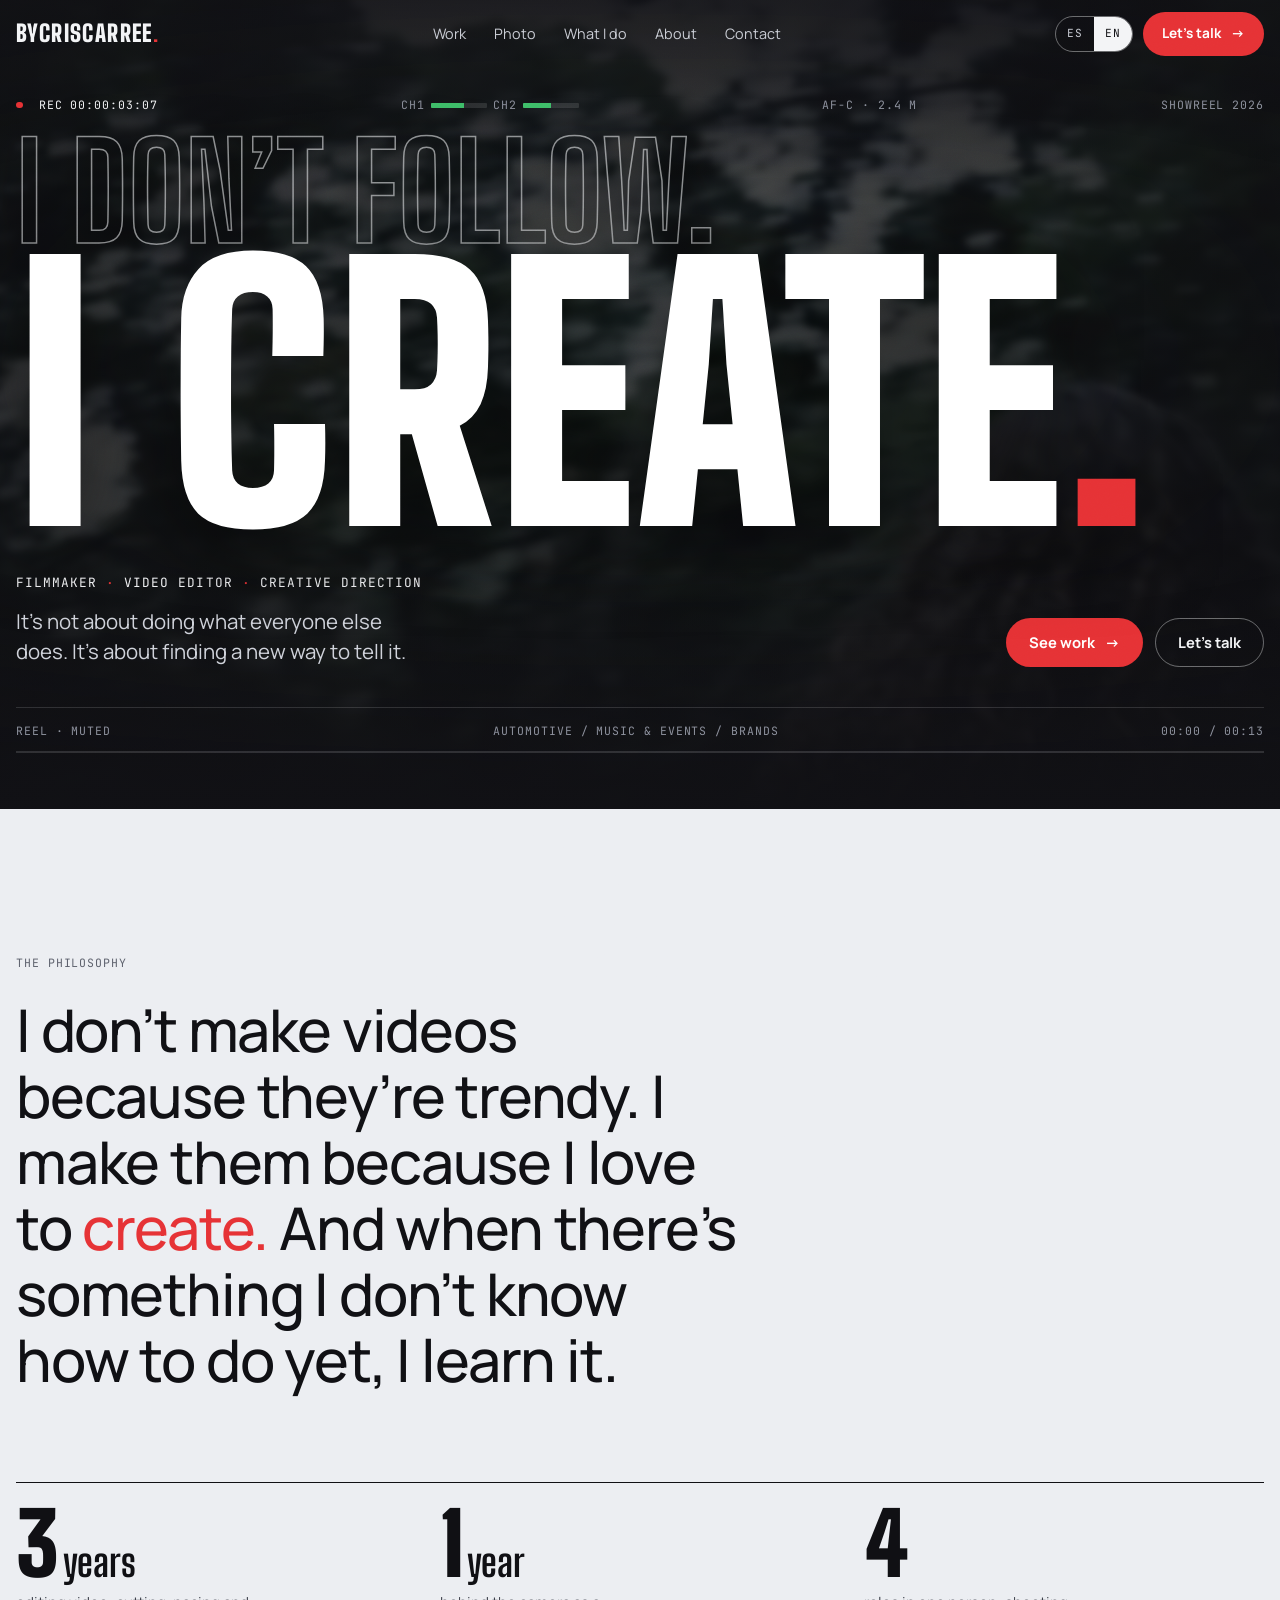
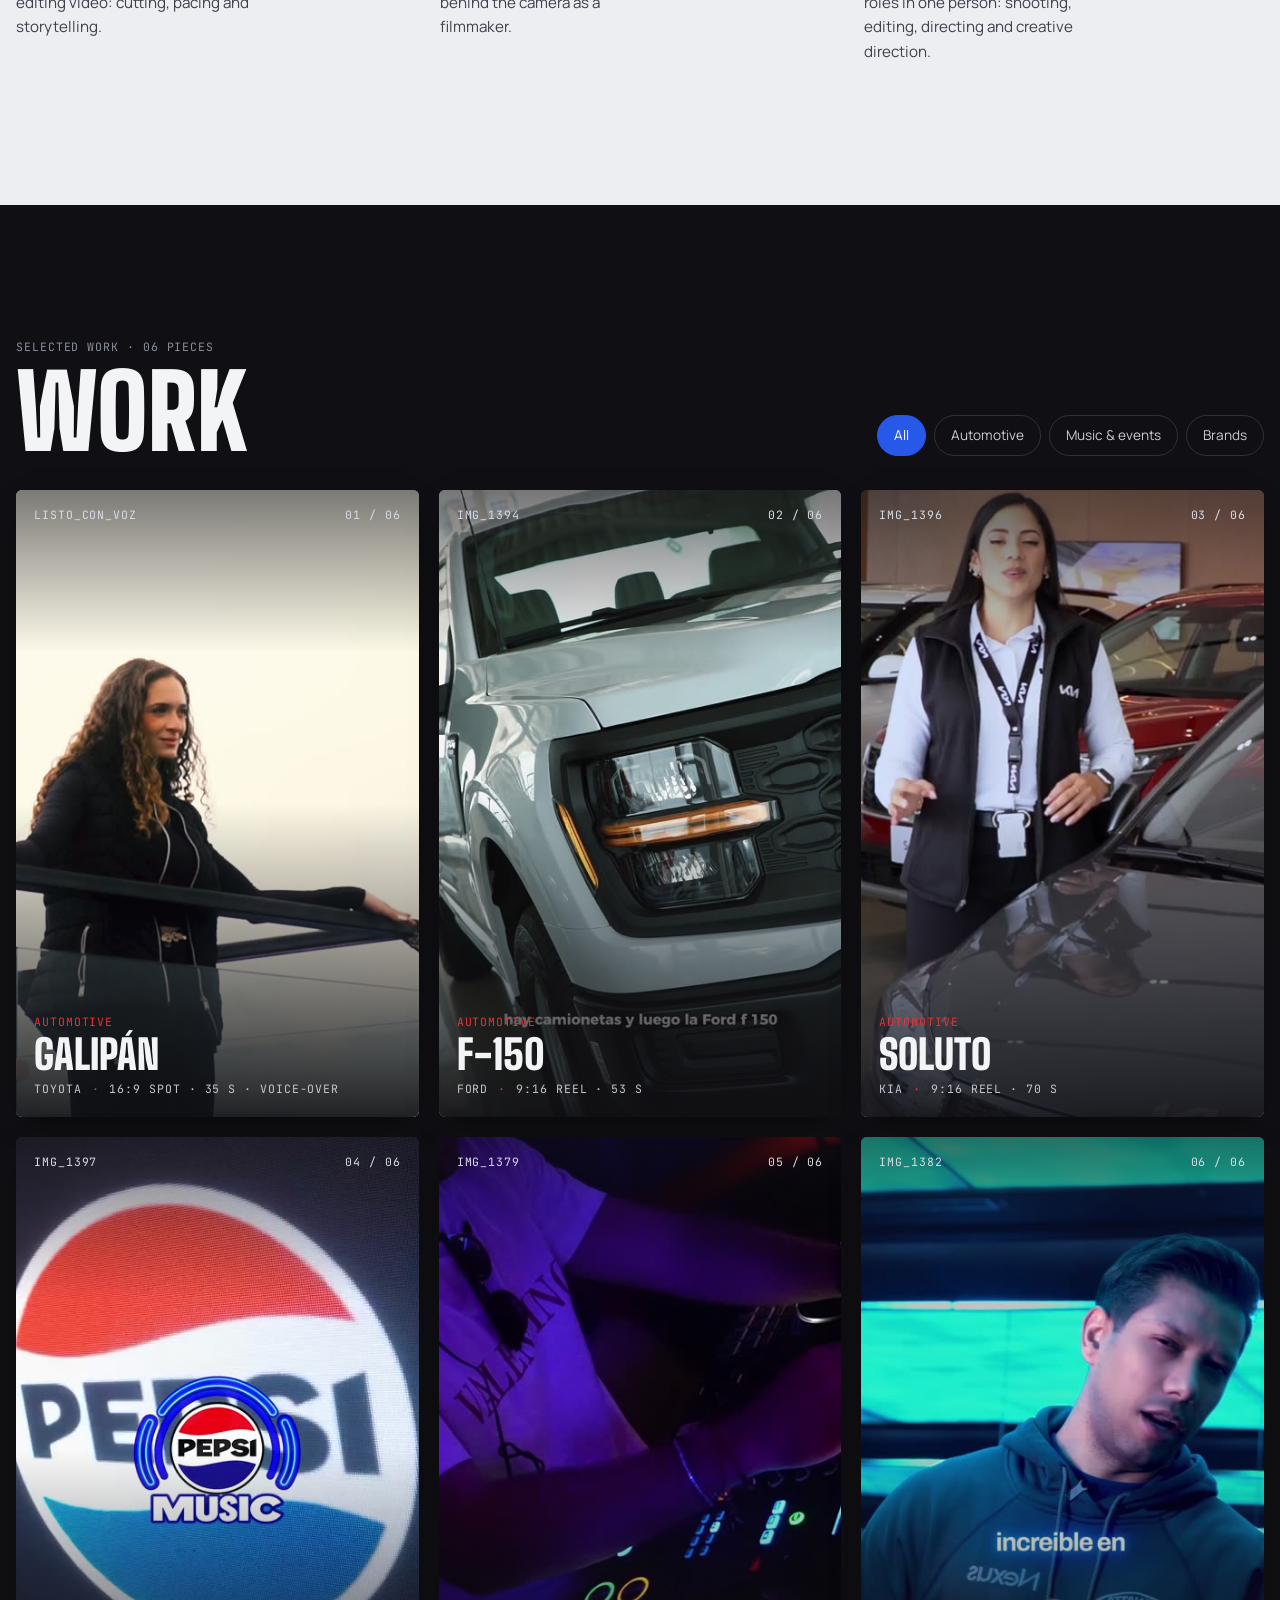
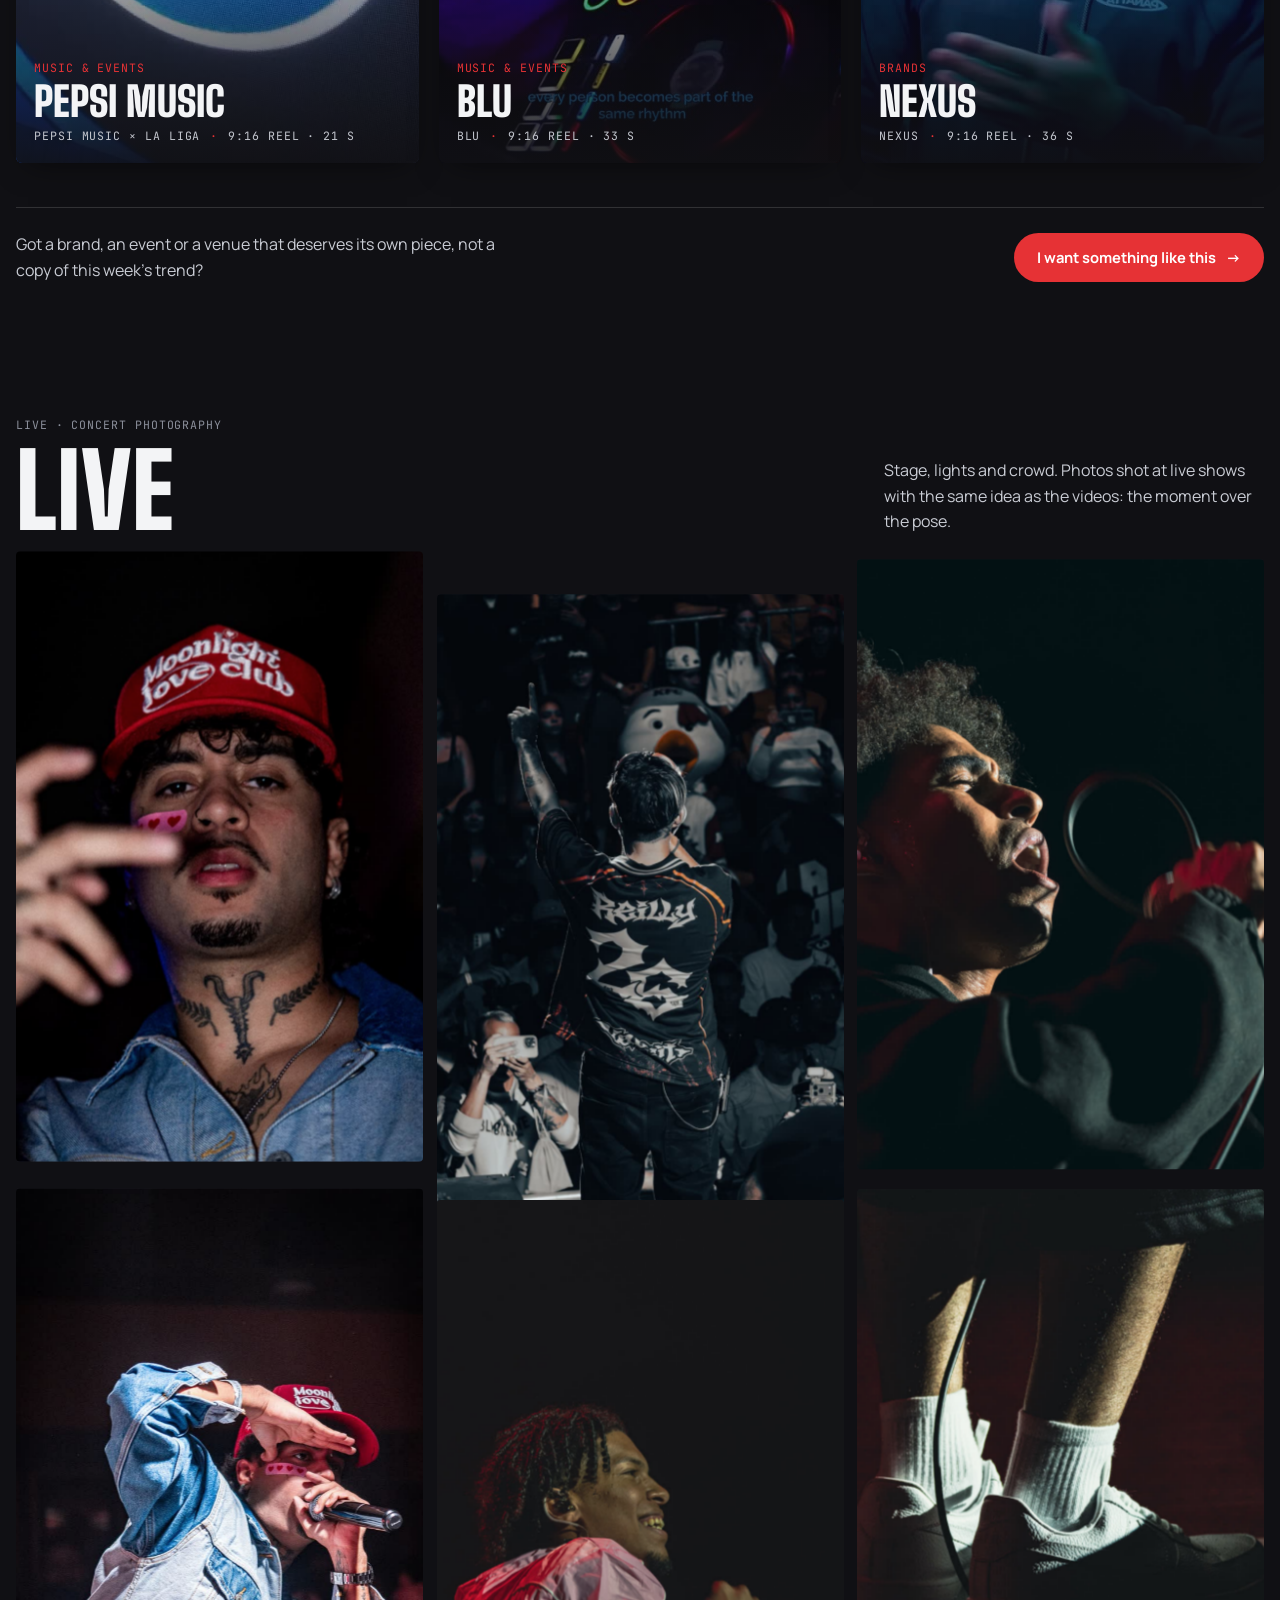
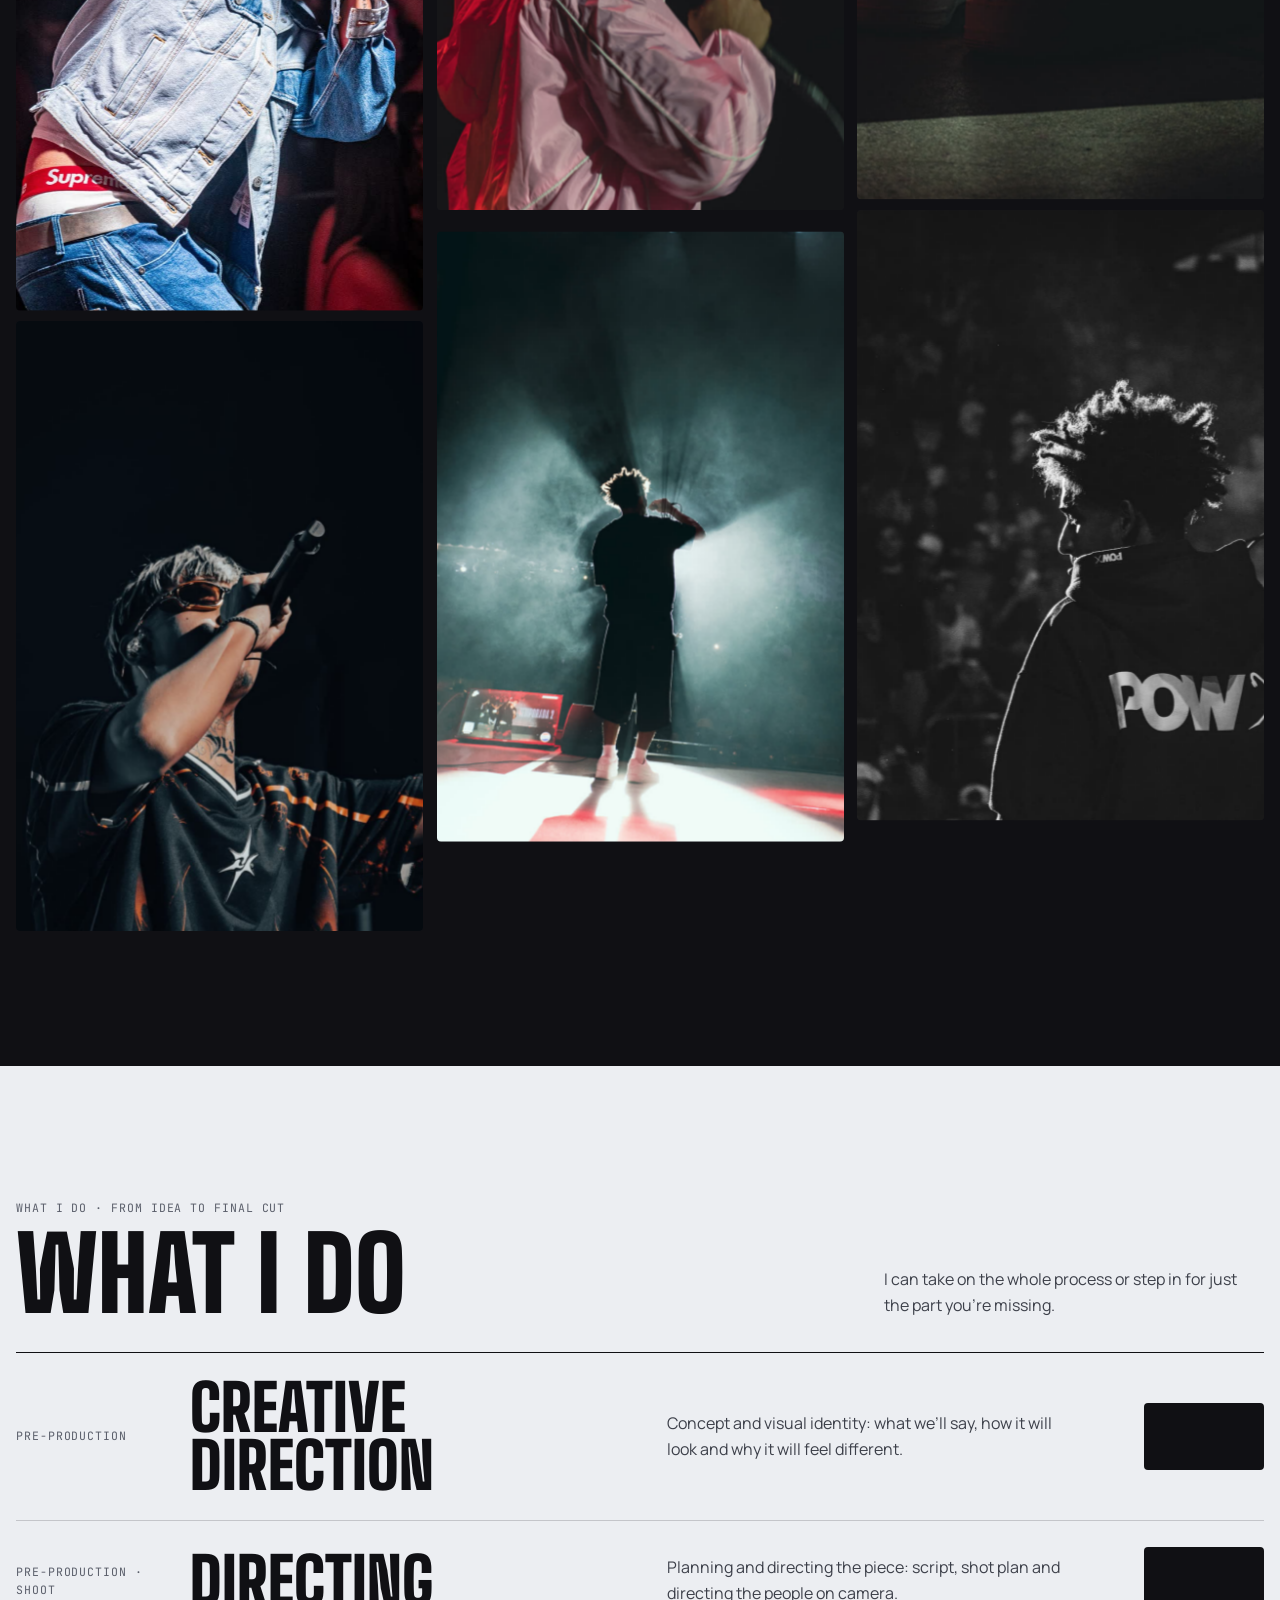
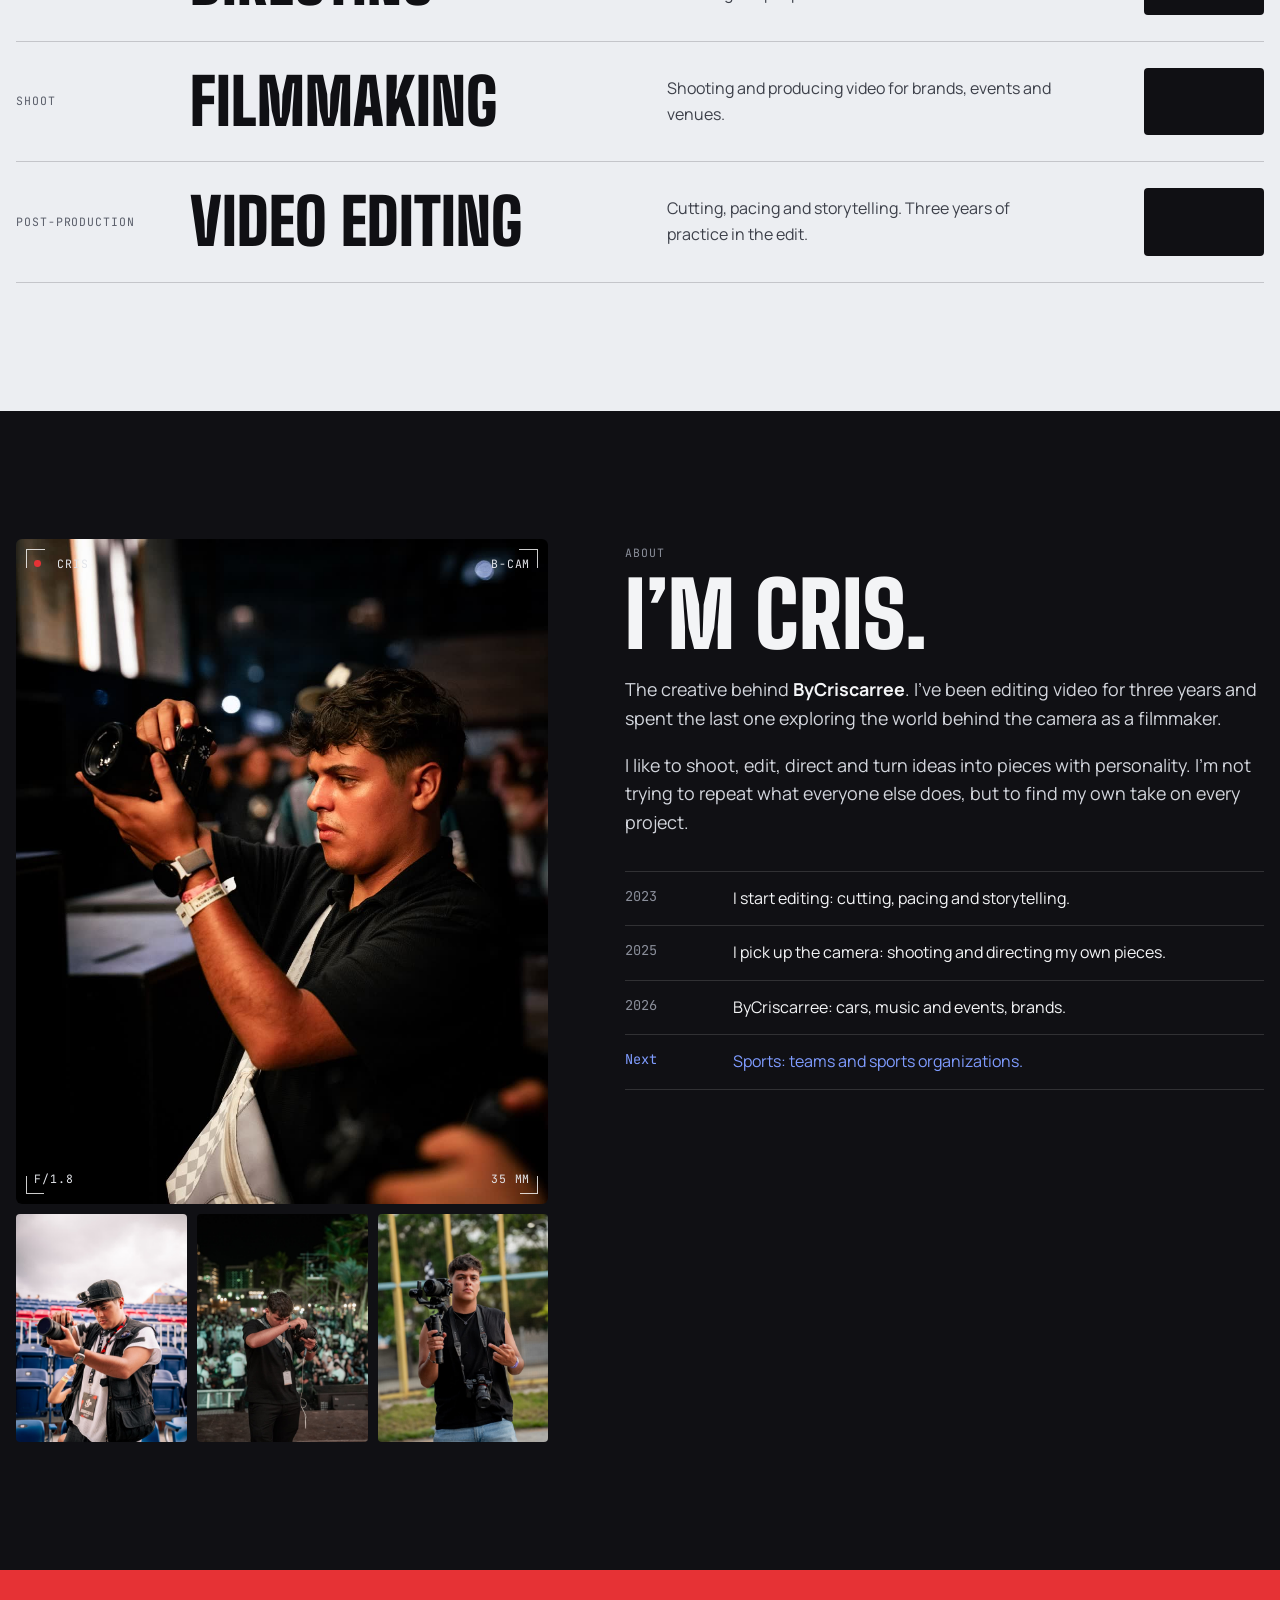
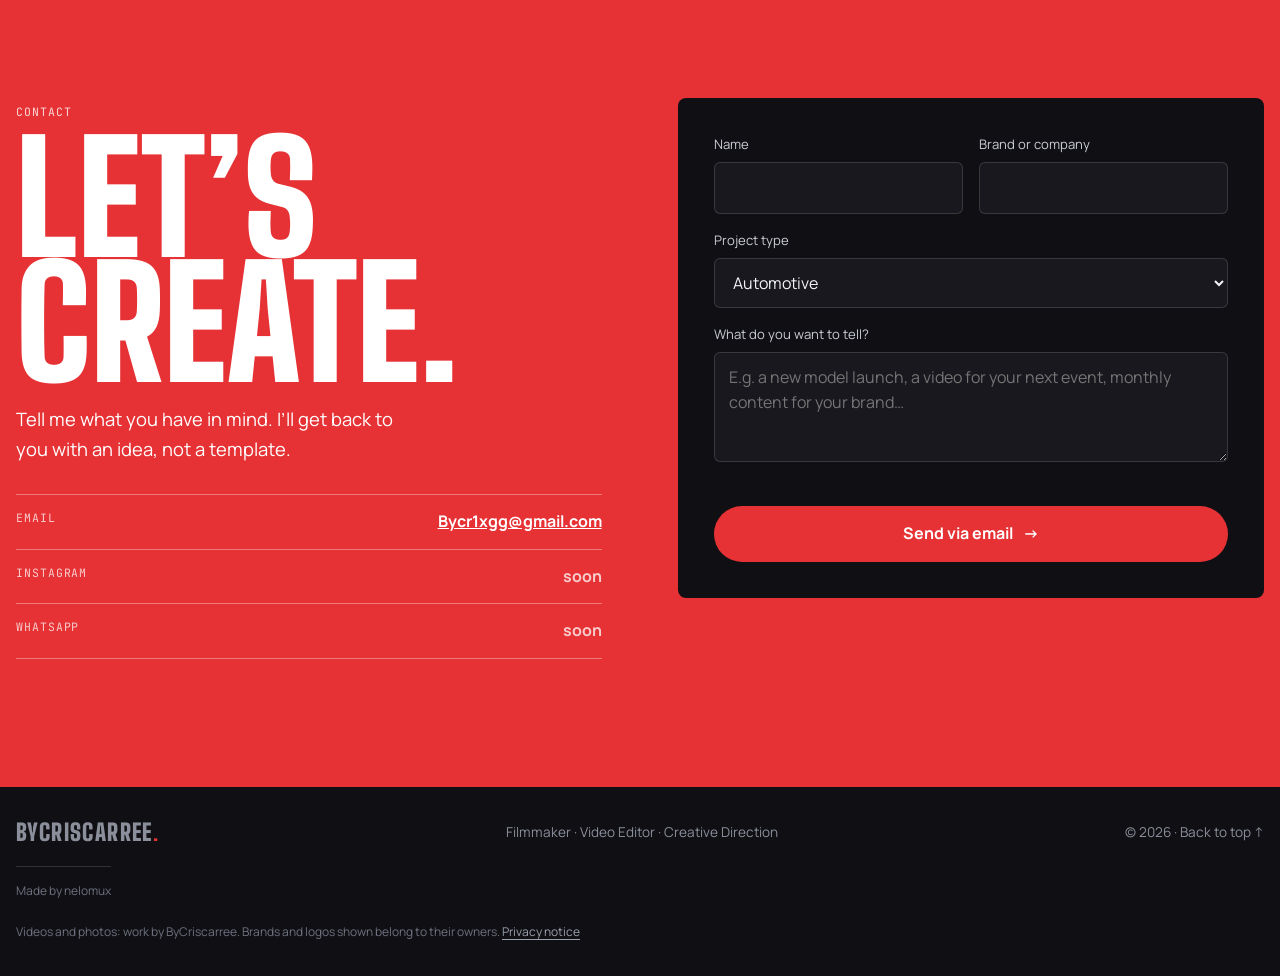
==== commit 2febfecd: "ByCriscarree: aviso de privacidad y nota de derechos Co-Authored-By: Claude Opus 5.5 <noreply@anthro" ====
--- a/bycriscarree/index.html
+++ b/bycriscarree/index.html
@@ -295,6 +295,19 @@
 .shot img{transform:scale(1.06)}
 /* Viñeta en la ficha del proyecto */
 dialog.project .player::after{content:"";position:absolute;inset:0;pointer-events:none;box-shadow:inset 0 0 120px rgba(0,0,0,.55)}
+
+/* ---------- Aviso legal ---------- */
+.legal-ft{margin:10px 0 0;font-size:.75rem;color:#6e7280}
+.linkbtn{background:none;border:0;padding:0;font:inherit;color:#9aa0ad;text-decoration:underline;text-underline-offset:3px}
+.linkbtn:hover{color:var(--fg)}
+dialog.priv{width:min(720px,100%);max-width:100%;max-height:calc(100% - 32px);margin:auto;padding:0;border:0;border-radius:10px;background:var(--ink);color:var(--fg);overflow:auto}
+dialog.priv::backdrop{background:rgba(5,5,8,.85)}
+dialog.priv .bar{position:sticky;top:0;display:flex;justify-content:space-between;align-items:center;padding:14px 22px;background:rgba(16,16,20,.95);border-bottom:1px solid var(--line)}
+dialog.priv .x{background:none;border:1.5px solid rgba(243,244,246,.4);border-radius:999px;padding:8px 16px}
+dialog.priv .pbody{padding:24px 22px 30px}
+dialog.priv h2{margin:0 0 16px;font-family:var(--display);font-weight:900;text-transform:uppercase;font-size:2.6rem;line-height:.9}
+dialog.priv p{margin:0 0 14px;color:#d3d6dd;font-size:.95rem}
+dialog.priv a{color:#9db3ff}
 
 /* ---------- Responsive ---------- */
 @media (max-width:1000px){
@@ -590,6 +603,7 @@
     <span>© 2026 · <a href="#top" data-i18n="ft.top">Volver arriba ↑</a></span>
   </div>
   <div class="wrap"><p class="credit"><a href="https://nelomux.com/?utm_source=bycriscarree&amp;utm_medium=credito" target="_blank" rel="noopener" data-i18n="ft.by">Hecho por nelomux</a></p></div>
+  <div class="wrap"><p class="legal-ft"><span data-i18n="ft.rights">Videos y fotos: trabajo de ByCriscarree. Las marcas y logotipos que aparecen pertenecen a sus dueños.</span> <button class="linkbtn" id="privOpen" data-i18n="ft.priv">Aviso de privacidad</button></p></div>
 </footer>
 
 <dialog class="project" id="proj" aria-labelledby="pj-title">
@@ -617,6 +631,20 @@
   </div>
 </dialog>
 
+<dialog class="priv" id="priv" aria-labelledby="priv-t">
+  <div class="bar"><span class="mono">ByCriscarree</span><button class="x mono" id="privClose" data-i18n="n.close">Cerrar</button></div>
+  <div class="pbody" data-i18n="pv.body">
+    <h2 id="priv-t">Aviso de privacidad</h2>
+    <p><strong>Qué datos se piden.</strong> El formulario de contacto pide tu nombre, tu marca o empresa (opcional), el tipo de proyecto y un mensaje.</p>
+    <p><strong>Adónde van.</strong> Esta web no guarda nada. Al enviar, el mensaje se abre en tu WhatsApp o en tu correo, y tú decides si lo mandas. Solo lo recibe Cris (ByCriscarree).</p>
+    <p><strong>Para qué se usan.</strong> Solo para responderte sobre tu proyecto. No se venden ni se comparten con terceros, y no se usan para publicidad.</p>
+    <p><strong>Cookies y seguimiento.</strong> No usamos cookies de publicidad ni de analítica. El navegador recuerda el idioma que elegiste, nada más. Las tipografías se cargan desde Google Fonts.</p>
+    <p><strong>Tus derechos.</strong> Puedes pedir en cualquier momento que se borre la conversación y tus datos escribiendo a <a href="mailto:Bycr1xgg@gmail.com">Bycr1xgg@gmail.com</a>.</p>
+    <p><strong>Contenido.</strong> Los videos y fotos son trabajo de ByCriscarree y se muestran como portafolio. Las marcas, logotipos y personas que aparecen pertenecen a sus dueños. Si quieres que se retire una pieza, escribe al mismo correo.</p>
+    <p class="mono" style="color:var(--muted)">Actualizado: noviembre de 2026</p>
+  </div>
+</dialog>
+
 <dialog class="lb" id="lb" aria-label="Foto">
   <div class="bar"><span class="mono" id="lbN"></span><span style="display:flex;gap:8px"><button class="mono" id="lbPrev" aria-label="Anterior">←</button><button class="mono" id="lbNext" aria-label="Siguiente">→</button><button class="mono" id="lbClose" data-i18n="n.close">Cerrar</button></span></div>
   <img id="lbImg" alt="">
@@ -677,7 +705,8 @@
   'k.lead':'Tell me what you have in mind. I’ll get back to you with an idea, not a template.','k.name':'Name','k.co':'Brand or company','k.type':'Project type','k.msg':'What do you want to tell?',
   'k.ph':'E.g. a new model launch, a video for your next event, monthly content for your brand…','k.legal':'Sending opens your WhatsApp with the message ready. Your details are only used to reply to you.',
   'o.auto':'Automotive','o.music':'Music, DJ or event','o.brand':'Brand or business','o.sport':'Sports','o.other':'Other',
-  'ft.top':'Back to top ↑','ft.by':'Made by nelomux',
+  'ft.top':'Back to top ↑','ft.by':'Made by nelomux','ft.rights':'Videos and photos: work by ByCriscarree. Brands and logos shown belong to their owners.','ft.priv':'Privacy notice',
+  'pv.body':'<h2 id="priv-t">Privacy notice</h2><p><strong>What we ask for.</strong> The contact form asks for your name, your brand or company (optional), the project type and a message.</p><p><strong>Where it goes.</strong> This website stores nothing. When you send, the message opens in your WhatsApp or email and you decide whether to send it. Only Cris (ByCriscarree) receives it.</p><p><strong>What it is used for.</strong> Only to reply about your project. It is not sold or shared with third parties and is not used for advertising.</p><p><strong>Cookies and tracking.</strong> We use no advertising or analytics cookies. Your browser only remembers the language you chose. Fonts load from Google Fonts.</p><p><strong>Your rights.</strong> You can ask at any time for the conversation and your data to be deleted by writing to <a href="mailto:Bycr1xgg@gmail.com">Bycr1xgg@gmail.com</a>.</p><p><strong>Content.</strong> The videos and photos are ByCriscarree\'s work and are shown as a portfolio. Brands, logos and people shown belong to their owners. If you want a piece taken down, write to the same address.</p><p class="mono" style="color:var(--muted)">Updated: November 2026</p>',
   'p.client':'Client','p.year':'Year','p.role':'Role','p.format':'Format','p.pending':'Client, year, role and results to be confirmed with Cris before launch.','p.piece':'The piece'
 };
 const UI = {
@@ -933,6 +962,12 @@
 const rio = new IntersectionObserver(es => es.forEach(e => { if (e.isIntersecting) { e.target.classList.remove('pre'); rio.unobserve(e.target); } }), {threshold:.12});
 function revealSetup(){ document.querySelectorAll('.rv:not(.seen)').forEach((el,i) => { el.classList.add('seen'); if (el.getBoundingClientRect().top > innerHeight) { el.classList.add('pre'); el.style.transitionDelay = (i%3)*80+'ms'; rio.observe(el); } }); }
 revealSetup();
+
+/* Aviso de privacidad */
+const priv = document.getElementById('priv');
+document.getElementById('privOpen').addEventListener('click', () => priv.showModal());
+document.getElementById('privClose').addEventListener('click', () => priv.close());
+priv.addEventListener('click', e => { if (e.target === priv) priv.close(); });
 
 /* ====== Profundidad ====== */
 if (!reduce) {
